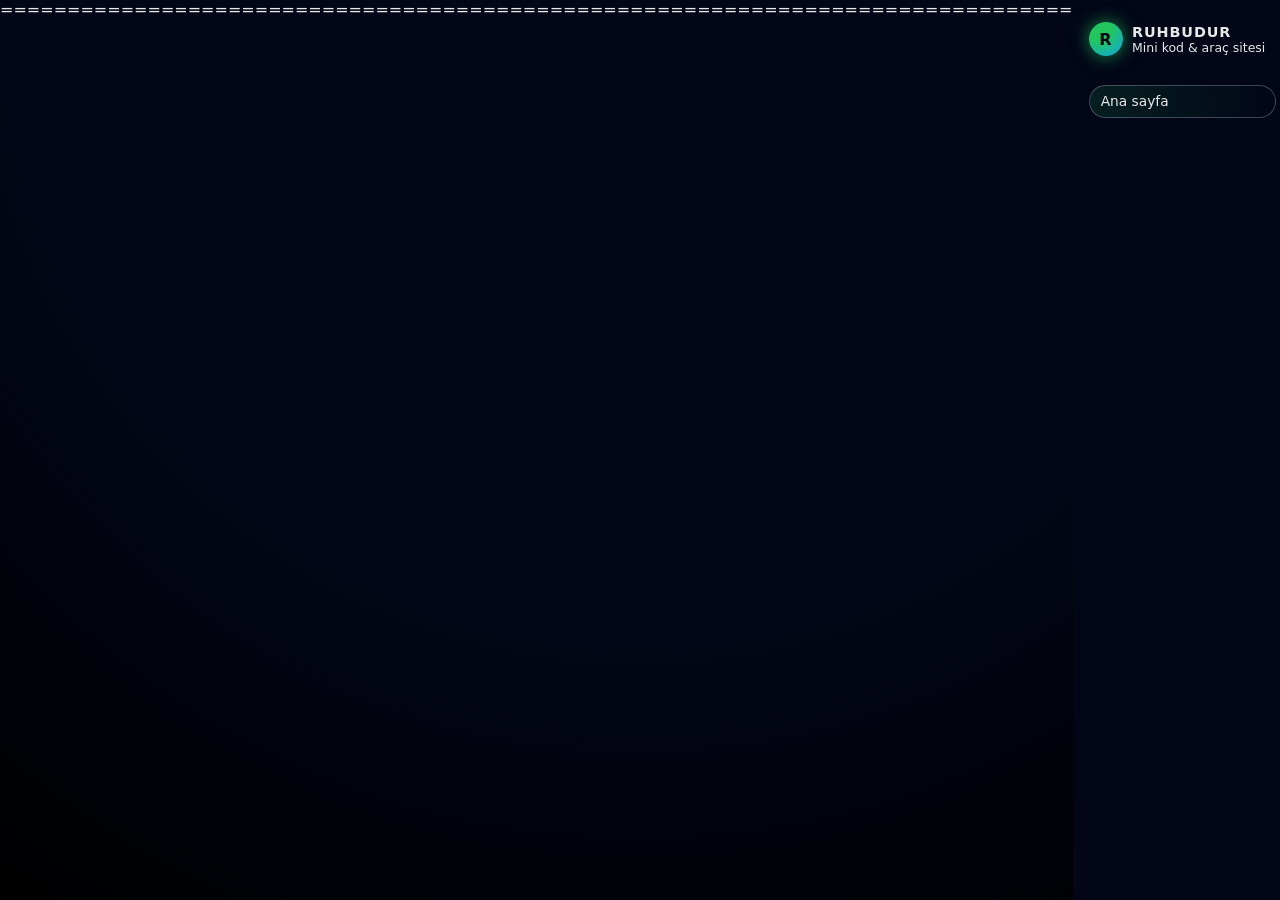
==== index.html @ 1d18bb3f "Siteyi normal moda döndür" ====
================================================================================

<!DOCTYPE html>
<html lang="tr">
<head>
  <meta charset="UTF-8" />
  <title>RUHBUDUR · Mini Kod & Araç Sitesi</title>
  <meta name="viewport" content="width=device-width, initial-scale=1.0" />
  <link rel="stylesheet" href="style.css" />
  <link rel="icon" href="/favicon.ico" />
</head>
<body>
  <div class="layout">
    <aside class="sidebar">
      <div>
        <div class="logo-block">
          <div class="logo-circle">R</div>
          <div class="logo-text">
            <span>RUHBUDUR</span>
            <span>Mini kod & araç sitesi</span>
          </div>
        </div>
        <nav class="nav">
          <a href="index.html" class="active">Ana sayfa</a>
          <a href="
---- style.css ----
* Genel tema */
:root {
  --bg: #020617;
  --bg-soft: #020617;
  --panel: #020617;
  --panel-soft: #020617;/
  --border: #1f2937;
  --accent: #22c55e;
  --accent2: #38bdf8;
  --accent3: #eab308;
  --text: #e5e7eb;
  --muted: #9ca3af;
}

* {
  box-sizing: border-box;
  margin: 0;
  padding: 0;
}

body {
  font-family: system-ui, -apple-system, BlinkMacSystemFont, "Segoe UI", sans-serif;
  background: radial-gradient(circle at top, #020617, #020617 55%, #000 100%);
  color: var(--text);
  min-height: 100vh;
  display: flex;
}

a {
  color: inherit;
  text-decoration: none;
}

.layout {
  display: flex;
  width: 100%;
  max-width: 1320px;
  margin: 0 auto;
}

/* Sol menü */
.sidebar {
  width: 220px;
  min-height: 100vh;
  padding: 1.4rem 1rem 1.6rem;
  background: radial-gradient(circle at top left, #020617, #020617 55%, #020617);
  border-right: 1px solid #111827;
}

.logo-block {
  display: flex;
  align-items: center;
  gap: 0.6rem;
  margin-bottom: 1.8rem;
}

.logo-circle {
  width: 34px;
  height: 34px;
  border-radius: 999px;
  background: radial-gradient(circle at 30% 20%, #22c55e, #22c55e 35%, #0ea5e9);
  display: flex;
  align-items: center;
  justify-content: center;
  font-weight: 800;
  color: #020617;
  box-shadow: 0 0 18px rgba(34,197,94,.7);
}

.logo-text {
  display: flex;
  flex-direction: column;
}

.logo-text span:first-child {
  font-weight: 700;
  letter-spacing: .06em;
  font-size: .9rem;
}

.logo-text span:last-child {
  font-size: .78rem;
  color: var(--muted);
}

.nav {
  display: flex;
  flex-direction: column;
  gap: .2rem;
  margin-bottom: 2rem;
}

.nav a {
  font-size: .86rem;
  padding: .45rem .7rem;
  border-radius: 999px;
  color: var(--muted);
  border: 1px solid transparent;
}

.nav a.active {
  background: radial-gradient(circle at left, #22c55e22, #020617);
  border-color: rgba(148,163,184,.4);
  color: var(--accent2);
}

.nav a:hover {
  border-color: rgba(148,163,184,.4);
}

.sidebar-footer {
  margin-top: auto;
  font-size: .78rem;
  color: var(--muted);
}

.sidebar-footer a {
  color: var(--accent2);
}

/* İçerik alanı */
.content {
  flex: 1;
  padding: 1.8rem 2rem 2.6rem;
}

@media (max-width: 900px) {
  body { display: block; }
  .layout { display: block; }
  .sidebar {
    width: 100%;
    display: flex;
    align-items: center;
    justify-content: space-between;
    border-right: none;
    border-bottom: 1px solid #111827;
  }
  .nav {
    flex-direction: row;
    flex-wrap: wrap;
    justify-content: flex-end;
  }
  .content {
    padding: 1.4rem 1.4rem 2.6rem;
  }
}

h1 {
  font-size: clamp(1.6rem, 2.4vw, 2.1rem);
  margin-bottom: .6rem;
}

h2 {
  font-size: 1.2rem;
  margin-bottom: .5rem;
}

h3 {
  font-size: 1rem;
  margin-bottom: .4rem;
}

p {
  font-size: .9rem;
  color: var(--muted);
}

.section {
  margin-bottom: 2rem;
}

.pill-row {
  display: flex;
  flex-wrap: wrap;
  gap: .4rem;
  margin: .6rem 0 1rem;
}

.pill {
  font-size: .78rem;
  padding: .2rem .65rem;
  border-radius: 999px;
  border: 1px solid rgba(148,163,184,.45);
  color: var(--muted);
  cursor: pointer;
}

.pill.active {
  border-color: var(--accent);
  color: var(--accent);
  background: rgba(34,197,94,.08);
}

.cards {
  display: grid;
  grid-template-columns: repeat(auto-fit,minmax(220px,1fr));
  gap: 1rem;
}

.card {
  background: #020617;
  border-radius: 16px;
  padding: 1rem 1.1rem 1.2rem;
  border: 1px solid rgba(31,41,55,.9);
  box-shadow: 0 16px 36px rgba(0,0,0,.9);
}

.card p {
  font-size: .82rem;
}

.badge {
  display: inline-flex;
  align-items: center;
  padding: .2rem .55rem;
  border-radius: 999px;
  font-size: .75rem;
  border: 1px solid rgba(148,163,184,.4);
  color: var(--muted);
}

.badge.green { border-color: var(--accent); color: var(--accent); }
.badge.blue  { border-color: var(--accent2); color: var(--accent2); }
.badge.yellow{ border-color: var(--accent3); color: var(--accent3); }

pre {
  background: #020617;
  border-radius: 12px;
  padding: .8rem 1rem;
  font-size: .8rem;
  overflow-x: auto;
  border: 1px solid rgba(55,65,81,.9);
  margin-bottom: .6rem;
}

code {
  font-family: ui-monospace, SFMono-Regular, Menlo, Monaco, Consolas, "Liberation Mono", "Courier New", monospace;
}

.snippet {
  margin-bottom: 1.4rem;
}

.snippet-header {
  display:flex;
  justify-content:space-between;
  align-items:center;
  margin-bottom:.3rem;
  font-size:.85rem;
}

.snippet-header small {
  color: var(--muted);
}

.btn-copy {
  font-size:.74rem;
  padding:.25rem .6rem;
  border-radius:999px;
  border:1px solid rgba(148,163,184,.5);
  background:transparent;
  color:var(--muted);
  cursor:pointer;
}

.btn-copy:hover {
  border-color:var(--accent2);
  color:var(--accent2);
}

.tool-grid {
  display:grid;
  grid-template-columns: repeat(auto-fit,minmax(230px,1fr));
  gap:1rem;
}

.tool-card {
  background:#020617;
  border-radius:14px;
  padding:.9rem 1rem 1.1rem;
  border:1px solid rgba(55,65,81,.9);
  font-size:.85rem;
}

.tool-card h3 {
  margin-bottom:.35rem;
}

.tool-card label {
  display:block;
  margin-top:.35rem;
  margin-bottom:.15rem;
}

.tool-card input,
.tool-card select {
  width:100%;
  background:#020617;
  color:var(--text);
  border-radius:8px;
  border:1px solid rgba(75,85,99,.9);
  padding:.3rem .4rem;
  font-size:.82rem;
  margin-bottom:.3rem;
}

.btn-small {
  margin-top:.1rem;
  padding:.35rem .75rem;
  border-radius:999px;
  border:none;
  background:linear-gradient(135deg,var(--accent),var(--accent2));
  color:#020617;
  font-size:.78rem;
  cursor:pointer;
}

.tool-output {
  margin-top:.35rem;
  font-size:.86rem;
  color:var(--accent);
  min-height:1.1rem;
  word-break:break-word;
}

.idea {
  margin-bottom:.55rem;
  font-size:.86rem;
}

.idea span {
  font-size:.8rem;
  color:var(--muted);
}

.tagline {
  font-size:.84rem;
  color:var(--muted);
  margin-bottom:1rem;
}

.mt-small { margin-top:.6rem; }

footer {
  margin-top:2.4rem;
  font-size:.78rem;
  color:var(--muted);
}

/* ========== YAZI RENKLERİ – Koyu arka plan için açık metin ========== */

body,
p, span, label, li,
.sidebar a, nav a, a {
  color: #e8e8e8 !important;
}

h1, h2, h3, h4, h5, h6,
.baslik, .title {
  color: #b8e0ff !important;
}

input, select, textarea, button {
  color: #e8e8e8 !important;
  background-color: #2a2a3a !important;
  border-color: #555 !important;
}

input::placeholder,
textarea::placeholder {
  color: #999 !important;
}

.sidebar, .nav, aside {
  color: #e8e8e8 !important;
}

.sidebar a:hover, nav a:hover {
  color: #7dd3fc !important;
}

.content {
  max-width: 720px;
}

.content p,
.content .tagline,
.content li,
.content .idea,
.content .snippet-header small {
  line-height: 1.72;
  margin-bottom: 0.85rem;
}

.content p:last-child,
.content li:last-child {
  margin-bottom: 0;
}

.content ul {
  padding-left: 1.35rem;
}

.content li {
  margin-bottom: 0.35rem;
}

.content h1 {
  line-height: 1.3;
  margin-bottom: 0.5rem;
}

.content h2 {
  line-height: 1.35;
  margin-bottom: 0.5rem;
  margin-top: 1.5rem;
}

.content h2:first-of-type {
  margin-top: 0;
}

.content p,
.content .tagline,
.content li {
  color: #d8dce0 !important;
}

.content h1,
.content h2,
.content h3 {
  color: #c8e0f0 !important;
}

.content pre {
  line-height: 1.5;
}
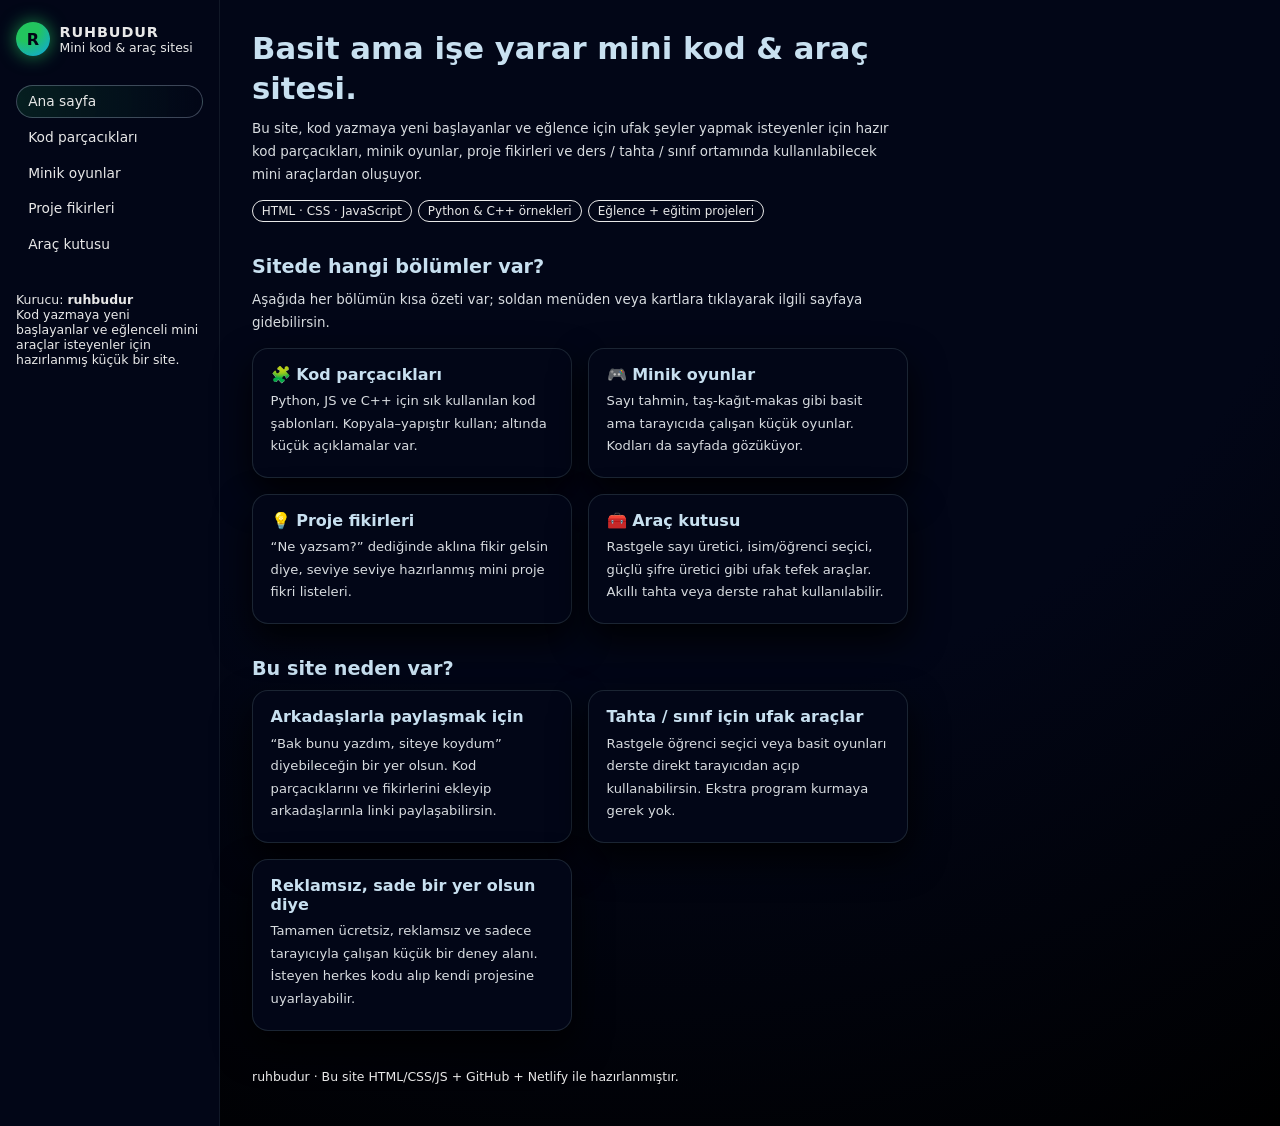
==== commit 14ff0784: "Siteyi normal moda döndür" ====
--- a/index.html
+++ b/index.html
@@ -1,5 +1,3 @@
-================================================================================
-
 <!DOCTYPE html>
 <html lang="tr">
 <head>
@@ -22,4 +20,110 @@
         </div>
         <nav class="nav">
           <a href="index.html" class="active">Ana sayfa</a>
-          <a href="+          <a href="kod-parcaciklari.html">Kod parçacıkları</a>
+          <a href="minik-oyunlar.html">Minik oyunlar</a>
+          <a href="proje-fikirleri.html">Proje fikirleri</a>
+          <a href="arac-kutusu.html">Araç kutusu</a>
+        </nav>
+      </div>
+      <div class="sidebar-footer">
+        Kurucu: <strong>ruhbudur</strong><br />
+        Kod yazmaya yeni başlayanlar ve eğlenceli
+        mini araçlar isteyenler için hazırlanmış küçük bir site.
+      </div>
+    </aside>
+
+    <main class="content">
+      <section class="section">
+        <h1>Basit ama işe yarar mini kod & araç sitesi.</h1>
+        <p class="tagline">
+          Bu site, kod yazmaya yeni başlayanlar ve eğlence için ufak şeyler
+          yapmak isteyenler için hazır kod parçacıkları, minik oyunlar,
+          proje fikirleri ve ders / tahta / sınıf ortamında kullanılabilecek
+          mini araçlardan oluşuyor.
+        </p>
+
+        <div class="pill-row">
+          <span class="badge blue">HTML · CSS · JavaScript</span>
+          <span class="badge green">Python &amp; C++ örnekleri</span>
+          <span class="badge yellow">Eğlence + eğitim projeleri</span>
+        </div>
+      </section>
+
+      <section class="section">
+        <h2>Sitede hangi bölümler var?</h2>
+        <p class="tagline">
+          Aşağıda her bölümün kısa özeti var; soldan menüden veya kartlara
+          tıklayarak ilgili sayfaya gidebilirsin.
+        </p>
+        <div class="cards">
+          <article class="card">
+            <h3>🧩 Kod parçacıkları</h3>
+            <p>
+              Python, JS ve C++ için sık kullanılan kod şablonları.
+              Kopyala–yapıştır kullan; altında küçük açıklamalar var.
+            </p>
+          </article>
+          <article class="card">
+            <h3>🎮 Minik oyunlar</h3>
+            <p>
+              Sayı tahmin, taş-kağıt-makas gibi basit ama tarayıcıda çalışan
+              küçük oyunlar. Kodları da sayfada gözüküyor.
+            </p>
+          </article>
+          <article class="card">
+            <h3>💡 Proje fikirleri</h3>
+            <p>
+              “Ne yazsam?” dediğinde aklına fikir gelsin diye,
+              seviye seviye hazırlanmış mini proje fikri listeleri.
+            </p>
+          </article>
+          <article class="card">
+            <h3>🧰 Araç kutusu</h3>
+            <p>
+              Rastgele sayı üretici, isim/öğrenci seçici, güçlü şifre
+              üretici gibi ufak tefek araçlar. Akıllı tahta veya derste
+              rahat kullanılabilir.
+            </p>
+          </article>
+        </div>
+      </section>
+
+      <section class="section">
+        <h2>Bu site neden var?</h2>
+        <div class="cards">
+          <article class="card">
+            <h3>Arkadaşlarla paylaşmak için</h3>
+            <p>
+              “Bak bunu yazdım, siteye koydum” diyebileceğin bir yer olsun.
+              Kod parçacıklarını ve fikirlerini ekleyip arkadaşlarınla
+              linki paylaşabilirsin.
+            </p>
+          </article>
+          <article class="card">
+            <h3>Tahta / sınıf için ufak araçlar</h3>
+            <p>
+              Rastgele öğrenci seçici veya basit oyunları derste
+              direkt tarayıcıdan açıp kullanabilirsin. Ekstra program
+              kurmaya gerek yok.
+            </p>
+          </article>
+          <article class="card">
+            <h3>Reklamsız, sade bir yer olsun diye</h3>
+            <p>
+              Tamamen ücretsiz, reklamsız ve sadece tarayıcıyla çalışan
+              küçük bir deney alanı. İsteyen herkes kodu alıp kendi
+              projesine uyarlayabilir.
+            </p>
+          </article>
+        </div>
+      </section>
+
+      <footer>
+        ruhbudur · Bu site HTML/CSS/JS + GitHub + Netlify ile hazırlanmıştır.
+      </footer>
+    </main>
+  </div>
+  <script src="script-common.js" type="module"></script>
+</body>
+</html>
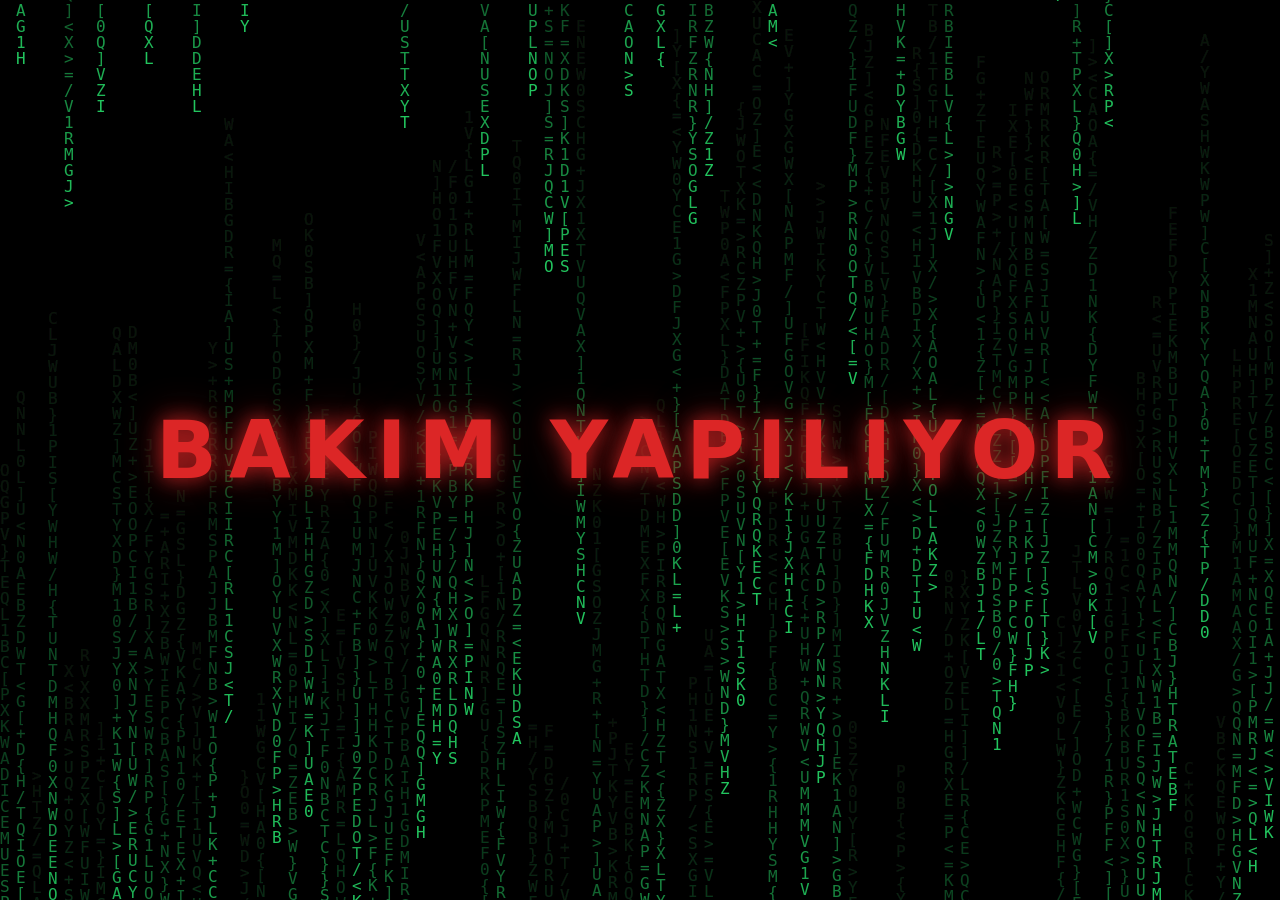
==== commit 948d6b23: "Siteyi BAKIM moduna al" ====
--- a/index.html
+++ b/index.html
@@ -2,128 +2,55 @@
 <html lang="tr">
 <head>
   <meta charset="UTF-8" />
-  <title>RUHBUDUR · Mini Kod & Araç Sitesi</title>
   <meta name="viewport" content="width=device-width, initial-scale=1.0" />
-  <link rel="stylesheet" href="style.css" />
-  <link rel="icon" href="/favicon.ico" />
+  <title>Bakımda</title>
+  <style>
+    * { margin: 0; padding: 0; box-sizing: border-box; }
+    html, body { width: 100%; height: 100%; overflow: hidden; background: #000; }
+    #canvas { position: fixed; top: 0; left: 0; width: 100%; height: 100%; z-index: 0; }
+    .overlay {
+      position: fixed; top: 0; left: 0; width: 100%; height: 100%;
+      z-index: 1;
+      display: flex; flex-direction: column; align-items: center; justify-content: center;
+      text-align: center; pointer-events: none;
+    }
+    .overlay h1 {
+      font-family: system-ui, sans-serif;
+      font-size: clamp(2.5rem, 8vw, 5rem);
+      font-weight: 800;
+      color: #dc2626;
+      text-shadow: 0 0 20px rgba(220,38,38,0.8), 0 0 40px rgba(220,38,38,0.5);
+      letter-spacing: 0.15em;
+    }
+  </style>
 </head>
 <body>
-  <div class="layout">
-    <aside class="sidebar">
-      <div>
-        <div class="logo-block">
-          <div class="logo-circle">R</div>
-          <div class="logo-text">
-            <span>RUHBUDUR</span>
-            <span>Mini kod & araç sitesi</span>
-          </div>
-        </div>
-        <nav class="nav">
-          <a href="index.html" class="active">Ana sayfa</a>
-          <a href="kod-parcaciklari.html">Kod parçacıkları</a>
-          <a href="minik-oyunlar.html">Minik oyunlar</a>
-          <a href="proje-fikirleri.html">Proje fikirleri</a>
-          <a href="arac-kutusu.html">Araç kutusu</a>
-        </nav>
-      </div>
-      <div class="sidebar-footer">
-        Kurucu: <strong>ruhbudur</strong><br />
-        Kod yazmaya yeni başlayanlar ve eğlenceli
-        mini araçlar isteyenler için hazırlanmış küçük bir site.
-      </div>
-    </aside>
-
-    <main class="content">
-      <section class="section">
-        <h1>Basit ama işe yarar mini kod & araç sitesi.</h1>
-        <p class="tagline">
-          Bu site, kod yazmaya yeni başlayanlar ve eğlence için ufak şeyler
-          yapmak isteyenler için hazır kod parçacıkları, minik oyunlar,
-          proje fikirleri ve ders / tahta / sınıf ortamında kullanılabilecek
-          mini araçlardan oluşuyor.
-        </p>
-
-        <div class="pill-row">
-          <span class="badge blue">HTML · CSS · JavaScript</span>
-          <span class="badge green">Python &amp; C++ örnekleri</span>
-          <span class="badge yellow">Eğlence + eğitim projeleri</span>
-        </div>
-      </section>
-
-      <section class="section">
-        <h2>Sitede hangi bölümler var?</h2>
-        <p class="tagline">
-          Aşağıda her bölümün kısa özeti var; soldan menüden veya kartlara
-          tıklayarak ilgili sayfaya gidebilirsin.
-        </p>
-        <div class="cards">
-          <article class="card">
-            <h3>🧩 Kod parçacıkları</h3>
-            <p>
-              Python, JS ve C++ için sık kullanılan kod şablonları.
-              Kopyala–yapıştır kullan; altında küçük açıklamalar var.
-            </p>
-          </article>
-          <article class="card">
-            <h3>🎮 Minik oyunlar</h3>
-            <p>
-              Sayı tahmin, taş-kağıt-makas gibi basit ama tarayıcıda çalışan
-              küçük oyunlar. Kodları da sayfada gözüküyor.
-            </p>
-          </article>
-          <article class="card">
-            <h3>💡 Proje fikirleri</h3>
-            <p>
-              “Ne yazsam?” dediğinde aklına fikir gelsin diye,
-              seviye seviye hazırlanmış mini proje fikri listeleri.
-            </p>
-          </article>
-          <article class="card">
-            <h3>🧰 Araç kutusu</h3>
-            <p>
-              Rastgele sayı üretici, isim/öğrenci seçici, güçlü şifre
-              üretici gibi ufak tefek araçlar. Akıllı tahta veya derste
-              rahat kullanılabilir.
-            </p>
-          </article>
-        </div>
-      </section>
-
-      <section class="section">
-        <h2>Bu site neden var?</h2>
-        <div class="cards">
-          <article class="card">
-            <h3>Arkadaşlarla paylaşmak için</h3>
-            <p>
-              “Bak bunu yazdım, siteye koydum” diyebileceğin bir yer olsun.
-              Kod parçacıklarını ve fikirlerini ekleyip arkadaşlarınla
-              linki paylaşabilirsin.
-            </p>
-          </article>
-          <article class="card">
-            <h3>Tahta / sınıf için ufak araçlar</h3>
-            <p>
-              Rastgele öğrenci seçici veya basit oyunları derste
-              direkt tarayıcıdan açıp kullanabilirsin. Ekstra program
-              kurmaya gerek yok.
-            </p>
-          </article>
-          <article class="card">
-            <h3>Reklamsız, sade bir yer olsun diye</h3>
-            <p>
-              Tamamen ücretsiz, reklamsız ve sadece tarayıcıyla çalışan
-              küçük bir deney alanı. İsteyen herkes kodu alıp kendi
-              projesine uyarlayabilir.
-            </p>
-          </article>
-        </div>
-      </section>
-
-      <footer>
-        ruhbudur · Bu site HTML/CSS/JS + GitHub + Netlify ile hazırlanmıştır.
-      </footer>
-    </main>
-  </div>
-  <script src="script-common.js" type="module"></script>
+  <canvas id="canvas"></canvas>
+  <div class="overlay"><h1>BAKIM YAPILIYOR</h1></div>
+  <script>
+    var c = document.getElementById("canvas");
+    var ctx = c.getContext("2d");
+    function resize() { c.width = window.innerWidth; c.height = window.innerHeight; }
+    window.onresize = resize;
+    resize();
+    var chars = "01ABCDEFGHIJKLMNOPQRSTUVWXYZ<>/{}[]=+";
+    var f = 16;
+    var cols = Math.floor(c.width / f);
+    var drops = [];
+    for (var i = 0; i < cols; i++) drops[i] = Math.random() * 50;
+    function draw() {
+      ctx.fillStyle = "rgba(0,0,0,0.06)";
+      ctx.fillRect(0, 0, c.width, c.height);
+      ctx.fillStyle = "#22c55e";
+      ctx.font = f + "px monospace";
+      for (var i = 0; i < drops.length; i++) {
+        var t = chars[Math.floor(Math.random() * chars.length)];
+        ctx.fillText(t, i * f, drops[i] * f);
+        if (drops[i] * f > c.height && Math.random() > 0.97) drops[i] = 0;
+        else drops[i]++;
+      }
+    }
+    setInterval(draw, 45);
+  </script>
 </body>
 </html>
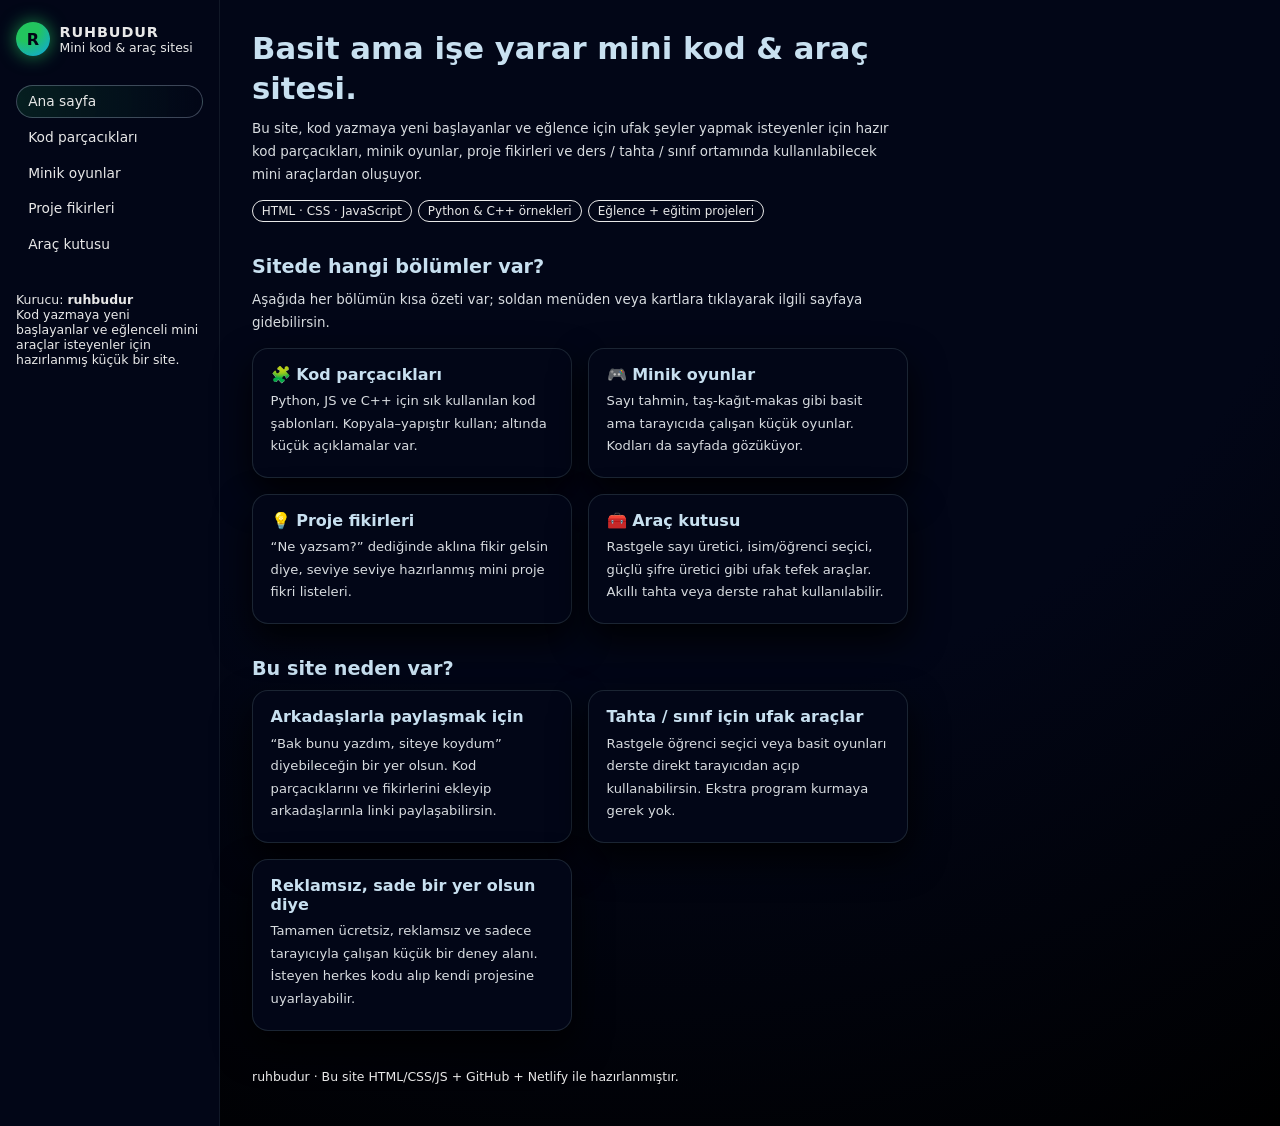
==== commit 90c99475: "Siteyi normal moda döndür" ====
--- a/index.html
+++ b/index.html
@@ -2,55 +2,128 @@
 <html lang="tr">
 <head>
   <meta charset="UTF-8" />
+  <title>RUHBUDUR · Mini Kod & Araç Sitesi</title>
   <meta name="viewport" content="width=device-width, initial-scale=1.0" />
-  <title>Bakımda</title>
-  <style>
-    * { margin: 0; padding: 0; box-sizing: border-box; }
-    html, body { width: 100%; height: 100%; overflow: hidden; background: #000; }
-    #canvas { position: fixed; top: 0; left: 0; width: 100%; height: 100%; z-index: 0; }
-    .overlay {
-      position: fixed; top: 0; left: 0; width: 100%; height: 100%;
-      z-index: 1;
-      display: flex; flex-direction: column; align-items: center; justify-content: center;
-      text-align: center; pointer-events: none;
-    }
-    .overlay h1 {
-      font-family: system-ui, sans-serif;
-      font-size: clamp(2.5rem, 8vw, 5rem);
-      font-weight: 800;
-      color: #dc2626;
-      text-shadow: 0 0 20px rgba(220,38,38,0.8), 0 0 40px rgba(220,38,38,0.5);
-      letter-spacing: 0.15em;
-    }
-  </style>
+  <link rel="stylesheet" href="style.css" />
+  <link rel="icon" href="/favicon.ico" />
 </head>
 <body>
-  <canvas id="canvas"></canvas>
-  <div class="overlay"><h1>BAKIM YAPILIYOR</h1></div>
-  <script>
-    var c = document.getElementById("canvas");
-    var ctx = c.getContext("2d");
-    function resize() { c.width = window.innerWidth; c.height = window.innerHeight; }
-    window.onresize = resize;
-    resize();
-    var chars = "01ABCDEFGHIJKLMNOPQRSTUVWXYZ<>/{}[]=+";
-    var f = 16;
-    var cols = Math.floor(c.width / f);
-    var drops = [];
-    for (var i = 0; i < cols; i++) drops[i] = Math.random() * 50;
-    function draw() {
-      ctx.fillStyle = "rgba(0,0,0,0.06)";
-      ctx.fillRect(0, 0, c.width, c.height);
-      ctx.fillStyle = "#22c55e";
-      ctx.font = f + "px monospace";
-      for (var i = 0; i < drops.length; i++) {
-        var t = chars[Math.floor(Math.random() * chars.length)];
-        ctx.fillText(t, i * f, drops[i] * f);
-        if (drops[i] * f > c.height && Math.random() > 0.97) drops[i] = 0;
-        else drops[i]++;
-      }
-    }
-    setInterval(draw, 45);
-  </script>
+  <div class="layout">
+    <aside class="sidebar">
+      <div>
+        <div class="logo-block">
+          <div class="logo-circle">R</div>
+          <div class="logo-text">
+            <span>RUHBUDUR</span>
+            <span>Mini kod & araç sitesi</span>
+          </div>
+        </div>
+        <nav class="nav">
+          <a href="index.html" class="active">Ana sayfa</a>
+          <a href="kod-parcaciklari.html">Kod parçacıkları</a>
+          <a href="minik-oyunlar.html">Minik oyunlar</a>
+          <a href="proje-fikirleri.html">Proje fikirleri</a>
+          <a href="arac-kutusu.html">Araç kutusu</a>
+        </nav>
+      </div>
+      <div class="sidebar-footer">
+        Kurucu: <strong>ruhbudur</strong><br />
+        Kod yazmaya yeni başlayanlar ve eğlenceli
+        mini araçlar isteyenler için hazırlanmış küçük bir site.
+      </div>
+    </aside>
+
+    <main class="content">
+      <section class="section">
+        <h1>Basit ama işe yarar mini kod & araç sitesi.</h1>
+        <p class="tagline">
+          Bu site, kod yazmaya yeni başlayanlar ve eğlence için ufak şeyler
+          yapmak isteyenler için hazır kod parçacıkları, minik oyunlar,
+          proje fikirleri ve ders / tahta / sınıf ortamında kullanılabilecek
+          mini araçlardan oluşuyor.
+        </p>
+
+        <div class="pill-row">
+          <span class="badge blue">HTML · CSS · JavaScript</span>
+          <span class="badge green">Python &amp; C++ örnekleri</span>
+          <span class="badge yellow">Eğlence + eğitim projeleri</span>
+        </div>
+      </section>
+
+      <section class="section">
+        <h2>Sitede hangi bölümler var?</h2>
+        <p class="tagline">
+          Aşağıda her bölümün kısa özeti var; soldan menüden veya kartlara
+          tıklayarak ilgili sayfaya gidebilirsin.
+        </p>
+        <div class="cards">
+          <article class="card">
+            <h3>🧩 Kod parçacıkları</h3>
+            <p>
+              Python, JS ve C++ için sık kullanılan kod şablonları.
+              Kopyala–yapıştır kullan; altında küçük açıklamalar var.
+            </p>
+          </article>
+          <article class="card">
+            <h3>🎮 Minik oyunlar</h3>
+            <p>
+              Sayı tahmin, taş-kağıt-makas gibi basit ama tarayıcıda çalışan
+              küçük oyunlar. Kodları da sayfada gözüküyor.
+            </p>
+          </article>
+          <article class="card">
+            <h3>💡 Proje fikirleri</h3>
+            <p>
+              “Ne yazsam?” dediğinde aklına fikir gelsin diye,
+              seviye seviye hazırlanmış mini proje fikri listeleri.
+            </p>
+          </article>
+          <article class="card">
+            <h3>🧰 Araç kutusu</h3>
+            <p>
+              Rastgele sayı üretici, isim/öğrenci seçici, güçlü şifre
+              üretici gibi ufak tefek araçlar. Akıllı tahta veya derste
+              rahat kullanılabilir.
+            </p>
+          </article>
+        </div>
+      </section>
+
+      <section class="section">
+        <h2>Bu site neden var?</h2>
+        <div class="cards">
+          <article class="card">
+            <h3>Arkadaşlarla paylaşmak için</h3>
+            <p>
+              “Bak bunu yazdım, siteye koydum” diyebileceğin bir yer olsun.
+              Kod parçacıklarını ve fikirlerini ekleyip arkadaşlarınla
+              linki paylaşabilirsin.
+            </p>
+          </article>
+          <article class="card">
+            <h3>Tahta / sınıf için ufak araçlar</h3>
+            <p>
+              Rastgele öğrenci seçici veya basit oyunları derste
+              direkt tarayıcıdan açıp kullanabilirsin. Ekstra program
+              kurmaya gerek yok.
+            </p>
+          </article>
+          <article class="card">
+            <h3>Reklamsız, sade bir yer olsun diye</h3>
+            <p>
+              Tamamen ücretsiz, reklamsız ve sadece tarayıcıyla çalışan
+              küçük bir deney alanı. İsteyen herkes kodu alıp kendi
+              projesine uyarlayabilir.
+            </p>
+          </article>
+        </div>
+      </section>
+
+      <footer>
+        ruhbudur · Bu site HTML/CSS/JS + GitHub + Netlify ile hazırlanmıştır.
+      </footer>
+    </main>
+  </div>
+  <script src="script-common.js" type="module"></script>
 </body>
 </html>
--- a/style.css
+++ b/style.css
@@ -0,0 +1,437 @@
+* Genel tema */
+:root {
+  --bg: #020617;
+  --bg-soft: #020617;
+  --panel: #020617;
+  --panel-soft: #020617;/
+  --border: #1f2937;
+  --accent: #22c55e;
+  --accent2: #38bdf8;
+  --accent3: #eab308;
+  --text: #e5e7eb;
+  --muted: #9ca3af;
+}
+
+* {
+  box-sizing: border-box;
+  margin: 0;
+  padding: 0;
+}
+
+body {
+  font-family: system-ui, -apple-system, BlinkMacSystemFont, "Segoe UI", sans-serif;
+  background: radial-gradient(circle at top, #020617, #020617 55%, #000 100%);
+  color: var(--text);
+  min-height: 100vh;
+  display: flex;
+}
+
+a {
+  color: inherit;
+  text-decoration: none;
+}
+
+.layout {
+  display: flex;
+  width: 100%;
+  max-width: 1320px;
+  margin: 0 auto;
+}
+
+/* Sol menü */
+.sidebar {
+  width: 220px;
+  min-height: 100vh;
+  padding: 1.4rem 1rem 1.6rem;
+  background: radial-gradient(circle at top left, #020617, #020617 55%, #020617);
+  border-right: 1px solid #111827;
+}
+
+.logo-block {
+  display: flex;
+  align-items: center;
+  gap: 0.6rem;
+  margin-bottom: 1.8rem;
+}
+
+.logo-circle {
+  width: 34px;
+  height: 34px;
+  border-radius: 999px;
+  background: radial-gradient(circle at 30% 20%, #22c55e, #22c55e 35%, #0ea5e9);
+  display: flex;
+  align-items: center;
+  justify-content: center;
+  font-weight: 800;
+  color: #020617;
+  box-shadow: 0 0 18px rgba(34,197,94,.7);
+}
+
+.logo-text {
+  display: flex;
+  flex-direction: column;
+}
+
+.logo-text span:first-child {
+  font-weight: 700;
+  letter-spacing: .06em;
+  font-size: .9rem;
+}
+
+.logo-text span:last-child {
+  font-size: .78rem;
+  color: var(--muted);
+}
+
+.nav {
+  display: flex;
+  flex-direction: column;
+  gap: .2rem;
+  margin-bottom: 2rem;
+}
+
+.nav a {
+  font-size: .86rem;
+  padding: .45rem .7rem;
+  border-radius: 999px;
+  color: var(--muted);
+  border: 1px solid transparent;
+}
+
+.nav a.active {
+  background: radial-gradient(circle at left, #22c55e22, #020617);
+  border-color: rgba(148,163,184,.4);
+  color: var(--accent2);
+}
+
+.nav a:hover {
+  border-color: rgba(148,163,184,.4);
+}
+
+.sidebar-footer {
+  margin-top: auto;
+  font-size: .78rem;
+  color: var(--muted);
+}
+
+.sidebar-footer a {
+  color: var(--accent2);
+}
+
+/* İçerik alanı */
+.content {
+  flex: 1;
+  padding: 1.8rem 2rem 2.6rem;
+}
+
+@media (max-width: 900px) {
+  body { display: block; }
+  .layout { display: block; }
+  .sidebar {
+    width: 100%;
+    display: flex;
+    align-items: center;
+    justify-content: space-between;
+    border-right: none;
+    border-bottom: 1px solid #111827;
+  }
+  .nav {
+    flex-direction: row;
+    flex-wrap: wrap;
+    justify-content: flex-end;
+  }
+  .content {
+    padding: 1.4rem 1.4rem 2.6rem;
+  }
+}
+
+h1 {
+  font-size: clamp(1.6rem, 2.4vw, 2.1rem);
+  margin-bottom: .6rem;
+}
+
+h2 {
+  font-size: 1.2rem;
+  margin-bottom: .5rem;
+}
+
+h3 {
+  font-size: 1rem;
+  margin-bottom: .4rem;
+}
+
+p {
+  font-size: .9rem;
+  color: var(--muted);
+}
+
+.section {
+  margin-bottom: 2rem;
+}
+
+.pill-row {
+  display: flex;
+  flex-wrap: wrap;
+  gap: .4rem;
+  margin: .6rem 0 1rem;
+}
+
+.pill {
+  font-size: .78rem;
+  padding: .2rem .65rem;
+  border-radius: 999px;
+  border: 1px solid rgba(148,163,184,.45);
+  color: var(--muted);
+  cursor: pointer;
+}
+
+.pill.active {
+  border-color: var(--accent);
+  color: var(--accent);
+  background: rgba(34,197,94,.08);
+}
+
+.cards {
+  display: grid;
+  grid-template-columns: repeat(auto-fit,minmax(220px,1fr));
+  gap: 1rem;
+}
+
+.card {
+  background: #020617;
+  border-radius: 16px;
+  padding: 1rem 1.1rem 1.2rem;
+  border: 1px solid rgba(31,41,55,.9);
+  box-shadow: 0 16px 36px rgba(0,0,0,.9);
+}
+
+.card p {
+  font-size: .82rem;
+}
+
+.badge {
+  display: inline-flex;
+  align-items: center;
+  padding: .2rem .55rem;
+  border-radius: 999px;
+  font-size: .75rem;
+  border: 1px solid rgba(148,163,184,.4);
+  color: var(--muted);
+}
+
+.badge.green { border-color: var(--accent); color: var(--accent); }
+.badge.blue  { border-color: var(--accent2); color: var(--accent2); }
+.badge.yellow{ border-color: var(--accent3); color: var(--accent3); }
+
+pre {
+  background: #020617;
+  border-radius: 12px;
+  padding: .8rem 1rem;
+  font-size: .8rem;
+  overflow-x: auto;
+  border: 1px solid rgba(55,65,81,.9);
+  margin-bottom: .6rem;
+}
+
+code {
+  font-family: ui-monospace, SFMono-Regular, Menlo, Monaco, Consolas, "Liberation Mono", "Courier New", monospace;
+}
+
+.snippet {
+  margin-bottom: 1.4rem;
+}
+
+.snippet-header {
+  display:flex;
+  justify-content:space-between;
+  align-items:center;
+  margin-bottom:.3rem;
+  font-size:.85rem;
+}
+
+.snippet-header small {
+  color: var(--muted);
+}
+
+.btn-copy {
+  font-size:.74rem;
+  padding:.25rem .6rem;
+  border-radius:999px;
+  border:1px solid rgba(148,163,184,.5);
+  background:transparent;
+  color:var(--muted);
+  cursor:pointer;
+}
+
+.btn-copy:hover {
+  border-color:var(--accent2);
+  color:var(--accent2);
+}
+
+.tool-grid {
+  display:grid;
+  grid-template-columns: repeat(auto-fit,minmax(230px,1fr));
+  gap:1rem;
+}
+
+.tool-card {
+  background:#020617;
+  border-radius:14px;
+  padding:.9rem 1rem 1.1rem;
+  border:1px solid rgba(55,65,81,.9);
+  font-size:.85rem;
+}
+
+.tool-card h3 {
+  margin-bottom:.35rem;
+}
+
+.tool-card label {
+  display:block;
+  margin-top:.35rem;
+  margin-bottom:.15rem;
+}
+
+.tool-card input,
+.tool-card select {
+  width:100%;
+  background:#020617;
+  color:var(--text);
+  border-radius:8px;
+  border:1px solid rgba(75,85,99,.9);
+  padding:.3rem .4rem;
+  font-size:.82rem;
+  margin-bottom:.3rem;
+}
+
+.btn-small {
+  margin-top:.1rem;
+  padding:.35rem .75rem;
+  border-radius:999px;
+  border:none;
+  background:linear-gradient(135deg,var(--accent),var(--accent2));
+  color:#020617;
+  font-size:.78rem;
+  cursor:pointer;
+}
+
+.tool-output {
+  margin-top:.35rem;
+  font-size:.86rem;
+  color:var(--accent);
+  min-height:1.1rem;
+  word-break:break-word;
+}
+
+.idea {
+  margin-bottom:.55rem;
+  font-size:.86rem;
+}
+
+.idea span {
+  font-size:.8rem;
+  color:var(--muted);
+}
+
+.tagline {
+  font-size:.84rem;
+  color:var(--muted);
+  margin-bottom:1rem;
+}
+
+.mt-small { margin-top:.6rem; }
+
+footer {
+  margin-top:2.4rem;
+  font-size:.78rem;
+  color:var(--muted);
+}
+
+/* ========== YAZI RENKLERİ – Koyu arka plan için açık metin ========== */
+
+body,
+p, span, label, li,
+.sidebar a, nav a, a {
+  color: #e8e8e8 !important;
+}
+
+h1, h2, h3, h4, h5, h6,
+.baslik, .title {
+  color: #b8e0ff !important;
+}
+
+input, select, textarea, button {
+  color: #e8e8e8 !important;
+  background-color: #2a2a3a !important;
+  border-color: #555 !important;
+}
+
+input::placeholder,
+textarea::placeholder {
+  color: #999 !important;
+}
+
+.sidebar, .nav, aside {
+  color: #e8e8e8 !important;
+}
+
+.sidebar a:hover, nav a:hover {
+  color: #7dd3fc !important;
+}
+
+.content {
+  max-width: 720px;
+}
+
+.content p,
+.content .tagline,
+.content li,
+.content .idea,
+.content .snippet-header small {
+  line-height: 1.72;
+  margin-bottom: 0.85rem;
+}
+
+.content p:last-child,
+.content li:last-child {
+  margin-bottom: 0;
+}
+
+.content ul {
+  padding-left: 1.35rem;
+}
+
+.content li {
+  margin-bottom: 0.35rem;
+}
+
+.content h1 {
+  line-height: 1.3;
+  margin-bottom: 0.5rem;
+}
+
+.content h2 {
+  line-height: 1.35;
+  margin-bottom: 0.5rem;
+  margin-top: 1.5rem;
+}
+
+.content h2:first-of-type {
+  margin-top: 0;
+}
+
+.content p,
+.content .tagline,
+.content li {
+  color: #d8dce0 !important;
+}
+
+.content h1,
+.content h2,
+.content h3 {
+  color: #c8e0f0 !important;
+}
+
+.content pre {
+  line-height: 1.5;
+}
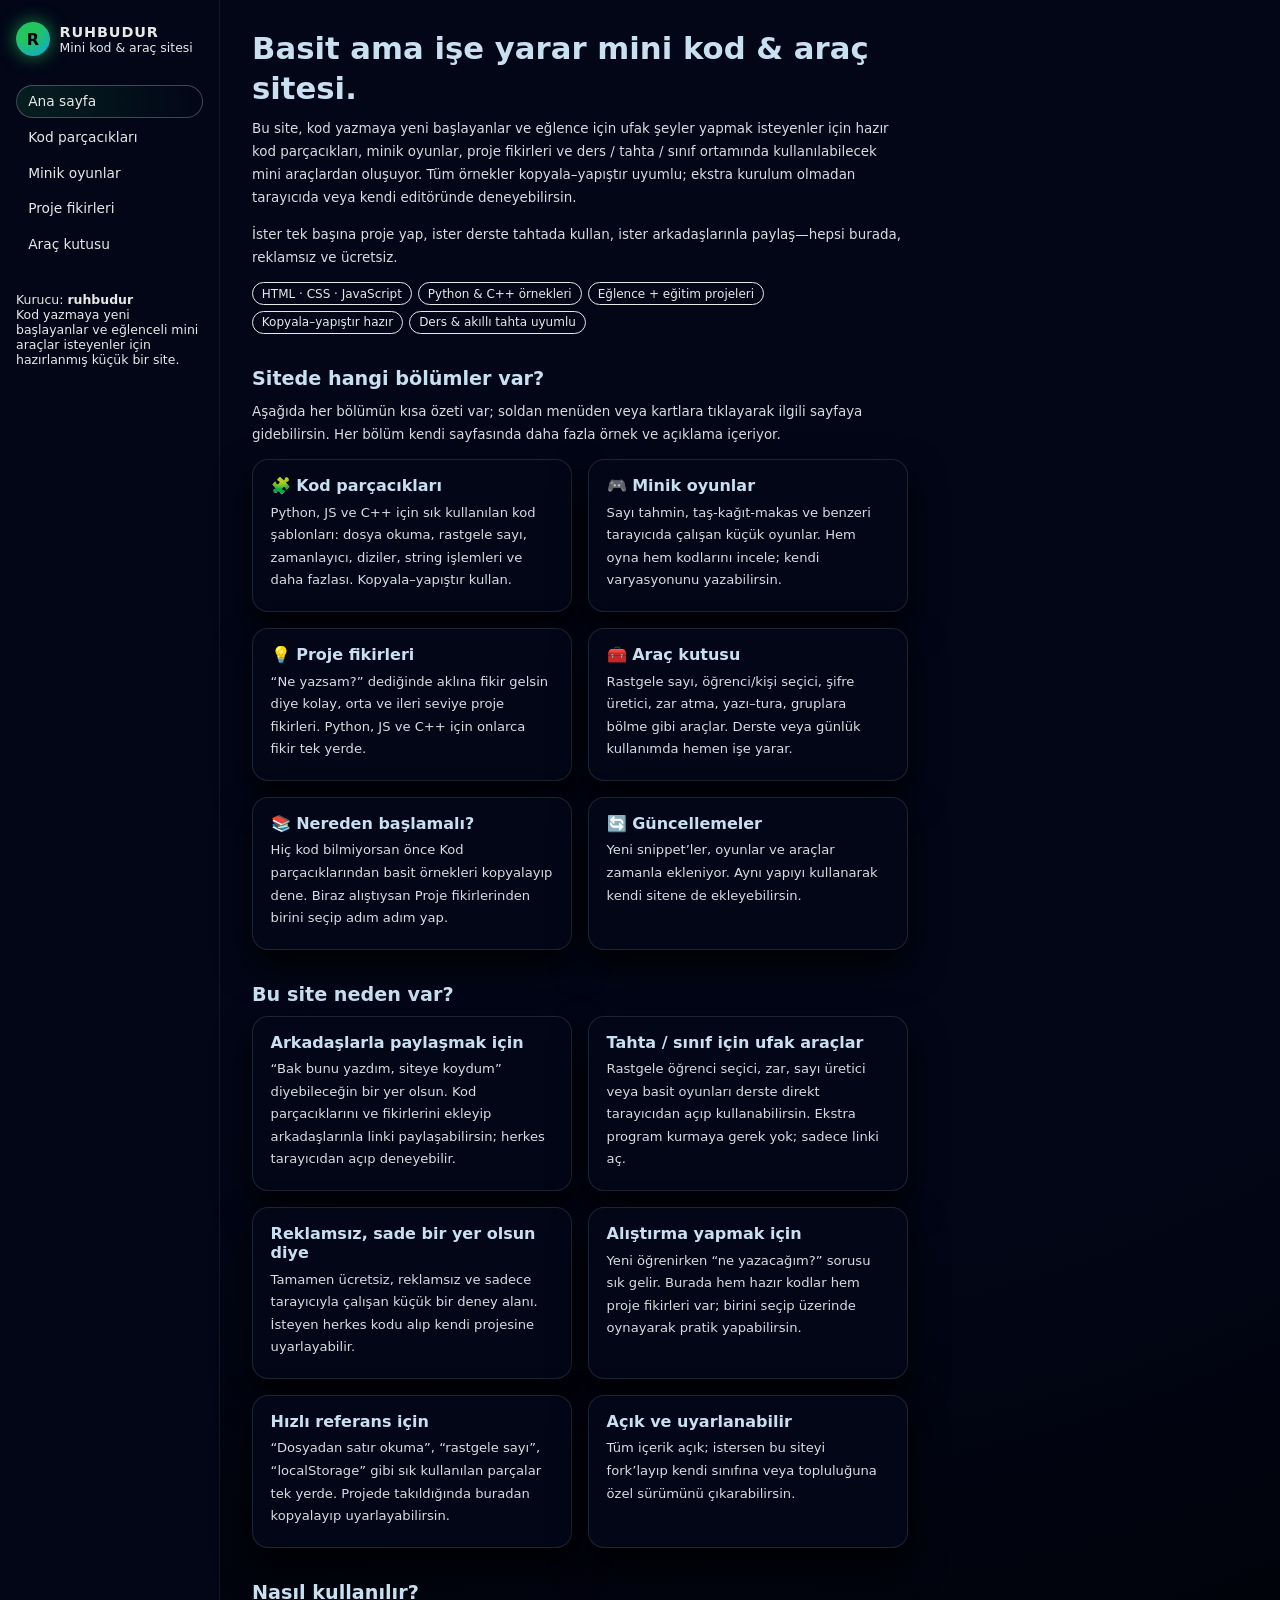
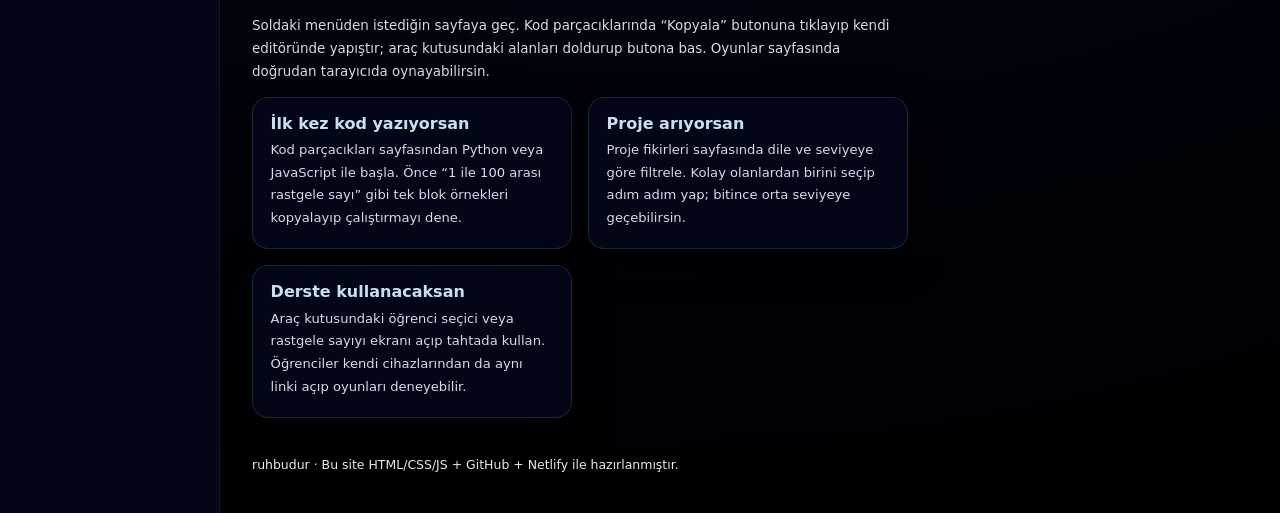
==== commit 35555927: "Update index.html" ====
--- a/index.html
+++ b/index.html
@@ -40,13 +40,20 @@
           Bu site, kod yazmaya yeni başlayanlar ve eğlence için ufak şeyler
           yapmak isteyenler için hazır kod parçacıkları, minik oyunlar,
           proje fikirleri ve ders / tahta / sınıf ortamında kullanılabilecek
-          mini araçlardan oluşuyor.
+          mini araçlardan oluşuyor. Tüm örnekler kopyala–yapıştır uyumlu;
+          ekstra kurulum olmadan tarayıcıda veya kendi editöründe deneyebilirsin.
+        </p>
+        <p class="tagline">
+          İster tek başına proje yap, ister derste tahtada kullan, ister
+          arkadaşlarınla paylaş—hepsi burada, reklamsız ve ücretsiz.
         </p>
 
         <div class="pill-row">
           <span class="badge blue">HTML · CSS · JavaScript</span>
           <span class="badge green">Python &amp; C++ örnekleri</span>
           <span class="badge yellow">Eğlence + eğitim projeleri</span>
+          <span class="badge blue">Kopyala–yapıştır hazır</span>
+          <span class="badge green">Ders &amp; akıllı tahta uyumlu</span>
         </div>
       </section>
 
@@ -54,36 +61,55 @@
         <h2>Sitede hangi bölümler var?</h2>
         <p class="tagline">
           Aşağıda her bölümün kısa özeti var; soldan menüden veya kartlara
-          tıklayarak ilgili sayfaya gidebilirsin.
+          tıklayarak ilgili sayfaya gidebilirsin. Her bölüm kendi sayfasında
+          daha fazla örnek ve açıklama içeriyor.
         </p>
         <div class="cards">
           <article class="card">
             <h3>🧩 Kod parçacıkları</h3>
             <p>
-              Python, JS ve C++ için sık kullanılan kod şablonları.
-              Kopyala–yapıştır kullan; altında küçük açıklamalar var.
+              Python, JS ve C++ için sık kullanılan kod şablonları:
+              dosya okuma, rastgele sayı, zamanlayıcı, diziler, string
+              işlemleri ve daha fazlası. Kopyala–yapıştır kullan.
             </p>
           </article>
           <article class="card">
             <h3>🎮 Minik oyunlar</h3>
             <p>
-              Sayı tahmin, taş-kağıt-makas gibi basit ama tarayıcıda çalışan
-              küçük oyunlar. Kodları da sayfada gözüküyor.
+              Sayı tahmin, taş-kağıt-makas ve benzeri tarayıcıda çalışan
+              küçük oyunlar. Hem oyna hem kodlarını incele; kendi
+              varyasyonunu yazabilirsin.
             </p>
           </article>
           <article class="card">
             <h3>💡 Proje fikirleri</h3>
             <p>
-              “Ne yazsam?” dediğinde aklına fikir gelsin diye,
-              seviye seviye hazırlanmış mini proje fikri listeleri.
+              “Ne yazsam?” dediğinde aklına fikir gelsin diye kolay, orta
+              ve ileri seviye proje fikirleri. Python, JS ve C++ için
+              onlarca fikir tek yerde.
             </p>
           </article>
           <article class="card">
             <h3>🧰 Araç kutusu</h3>
             <p>
-              Rastgele sayı üretici, isim/öğrenci seçici, güçlü şifre
-              üretici gibi ufak tefek araçlar. Akıllı tahta veya derste
-              rahat kullanılabilir.
+              Rastgele sayı, öğrenci/kişi seçici, şifre üretici, zar atma,
+              yazı–tura, gruplara bölme gibi araçlar. Derste veya günlük
+              kullanımda hemen işe yarar.
+            </p>
+          </article>
+          <article class="card">
+            <h3>📚 Nereden başlamalı?</h3>
+            <p>
+              Hiç kod bilmiyorsan önce Kod parçacıklarından basit örnekleri
+              kopyalayıp dene. Biraz alıştıysan Proje fikirlerinden birini
+              seçip adım adım yap.
+            </p>
+          </article>
+          <article class="card">
+            <h3>🔄 Güncellemeler</h3>
+            <p>
+              Yeni snippet’ler, oyunlar ve araçlar zamanla ekleniyor.
+              Aynı yapıyı kullanarak kendi sitene de ekleyebilirsin.
             </p>
           </article>
         </div>
@@ -97,15 +123,15 @@
             <p>
               “Bak bunu yazdım, siteye koydum” diyebileceğin bir yer olsun.
               Kod parçacıklarını ve fikirlerini ekleyip arkadaşlarınla
-              linki paylaşabilirsin.
+              linki paylaşabilirsin; herkes tarayıcıdan açıp deneyebilir.
             </p>
           </article>
           <article class="card">
             <h3>Tahta / sınıf için ufak araçlar</h3>
             <p>
-              Rastgele öğrenci seçici veya basit oyunları derste
-              direkt tarayıcıdan açıp kullanabilirsin. Ekstra program
-              kurmaya gerek yok.
+              Rastgele öğrenci seçici, zar, sayı üretici veya basit oyunları
+              derste direkt tarayıcıdan açıp kullanabilirsin. Ekstra program
+              kurmaya gerek yok; sadece linki aç.
             </p>
           </article>
           <article class="card">
@@ -114,6 +140,65 @@
               Tamamen ücretsiz, reklamsız ve sadece tarayıcıyla çalışan
               küçük bir deney alanı. İsteyen herkes kodu alıp kendi
               projesine uyarlayabilir.
+            </p>
+          </article>
+          <article class="card">
+            <h3>Alıştırma yapmak için</h3>
+            <p>
+              Yeni öğrenirken “ne yazacağım?” sorusu sık gelir. Burada hem
+              hazır kodlar hem proje fikirleri var; birini seçip üzerinde
+              oynayarak pratik yapabilirsin.
+            </p>
+          </article>
+          <article class="card">
+            <h3>Hızlı referans için</h3>
+            <p>
+              “Dosyadan satır okuma”, “rastgele sayı”, “localStorage” gibi
+              sık kullanılan parçalar tek yerde. Projede takıldığında
+              buradan kopyalayıp uyarlayabilirsin.
+            </p>
+          </article>
+          <article class="card">
+            <h3>Açık ve uyarlanabilir</h3>
+            <p>
+              Tüm içerik açık; istersen bu siteyi fork’layıp kendi
+              sınıfına veya topluluğuna özel sürümünü çıkarabilirsin.
+            </p>
+          </article>
+        </div>
+      </section>
+
+      <section class="section">
+        <h2>Nasıl kullanılır?</h2>
+        <p class="tagline">
+          Soldaki menüden istediğin sayfaya geç. Kod parçacıklarında “Kopyala”
+          butonuna tıklayıp kendi editöründe yapıştır; araç kutusundaki
+          alanları doldurup butona bas. Oyunlar sayfasında doğrudan tarayıcıda
+          oynayabilirsin.
+        </p>
+        <div class="cards">
+          <article class="card">
+            <h3>İlk kez kod yazıyorsan</h3>
+            <p>
+              Kod parçacıkları sayfasından Python veya JavaScript ile
+              başla. Önce “1 ile 100 arası rastgele sayı” gibi tek blok
+              örnekleri kopyalayıp çalıştırmayı dene.
+            </p>
+          </article>
+          <article class="card">
+            <h3>Proje arıyorsan</h3>
+            <p>
+              Proje fikirleri sayfasında dile ve seviyeye göre filtrele.
+              Kolay olanlardan birini seçip adım adım yap; bitince orta
+              seviyeye geçebilirsin.
+            </p>
+          </article>
+          <article class="card">
+            <h3>Derste kullanacaksan</h3>
+            <p>
+              Araç kutusundaki öğrenci seçici veya rastgele sayıyı ekranı
+              açıp tahtada kullan. Öğrenciler kendi cihazlarından da
+              aynı linki açıp oyunları deneyebilir.
             </p>
           </article>
         </div>
@@ -126,4 +211,4 @@
   </div>
   <script src="script-common.js" type="module"></script>
 </body>
-</html>+</html>
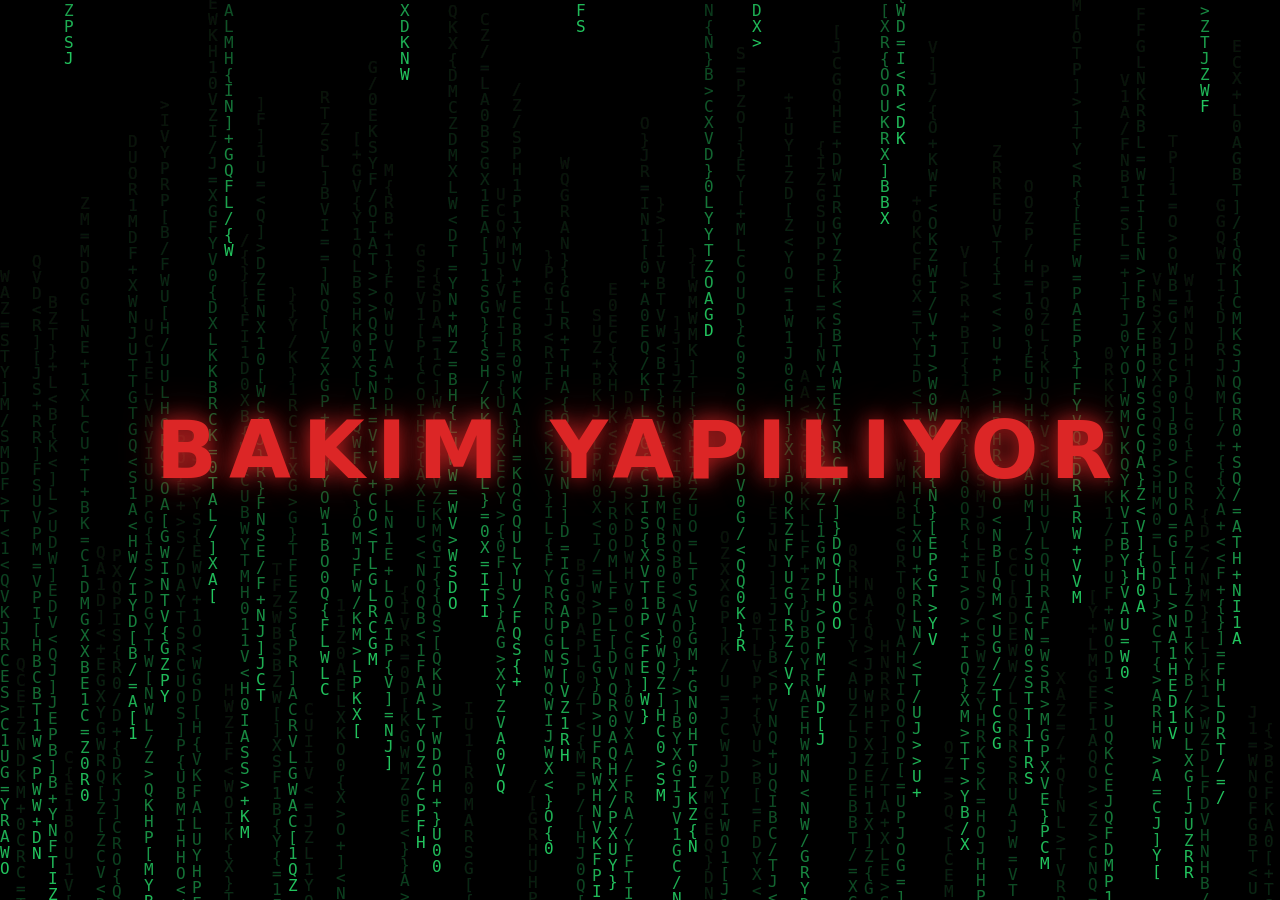
==== commit 7fe7abf0: "Siteyi BAKIM moduna al" ====
--- a/index.html
+++ b/index.html
@@ -2,213 +2,55 @@
 <html lang="tr">
 <head>
   <meta charset="UTF-8" />
-  <title>RUHBUDUR · Mini Kod & Araç Sitesi</title>
   <meta name="viewport" content="width=device-width, initial-scale=1.0" />
-  <link rel="stylesheet" href="style.css" />
-  <link rel="icon" href="/favicon.ico" />
+  <title>Bakımda</title>
+  <style>
+    * { margin: 0; padding: 0; box-sizing: border-box; }
+    html, body { width: 100%; height: 100%; overflow: hidden; background: #000; }
+    #canvas { position: fixed; top: 0; left: 0; width: 100%; height: 100%; z-index: 0; }
+    .overlay {
+      position: fixed; top: 0; left: 0; width: 100%; height: 100%;
+      z-index: 1;
+      display: flex; flex-direction: column; align-items: center; justify-content: center;
+      text-align: center; pointer-events: none;
+    }
+    .overlay h1 {
+      font-family: system-ui, sans-serif;
+      font-size: clamp(2.5rem, 8vw, 5rem);
+      font-weight: 800;
+      color: #dc2626;
+      text-shadow: 0 0 20px rgba(220,38,38,0.8), 0 0 40px rgba(220,38,38,0.5);
+      letter-spacing: 0.15em;
+    }
+  </style>
 </head>
 <body>
-  <div class="layout">
-    <aside class="sidebar">
-      <div>
-        <div class="logo-block">
-          <div class="logo-circle">R</div>
-          <div class="logo-text">
-            <span>RUHBUDUR</span>
-            <span>Mini kod & araç sitesi</span>
-          </div>
-        </div>
-        <nav class="nav">
-          <a href="index.html" class="active">Ana sayfa</a>
-          <a href="kod-parcaciklari.html">Kod parçacıkları</a>
-          <a href="minik-oyunlar.html">Minik oyunlar</a>
-          <a href="proje-fikirleri.html">Proje fikirleri</a>
-          <a href="arac-kutusu.html">Araç kutusu</a>
-        </nav>
-      </div>
-      <div class="sidebar-footer">
-        Kurucu: <strong>ruhbudur</strong><br />
-        Kod yazmaya yeni başlayanlar ve eğlenceli
-        mini araçlar isteyenler için hazırlanmış küçük bir site.
-      </div>
-    </aside>
-
-    <main class="content">
-      <section class="section">
-        <h1>Basit ama işe yarar mini kod & araç sitesi.</h1>
-        <p class="tagline">
-          Bu site, kod yazmaya yeni başlayanlar ve eğlence için ufak şeyler
-          yapmak isteyenler için hazır kod parçacıkları, minik oyunlar,
-          proje fikirleri ve ders / tahta / sınıf ortamında kullanılabilecek
-          mini araçlardan oluşuyor. Tüm örnekler kopyala–yapıştır uyumlu;
-          ekstra kurulum olmadan tarayıcıda veya kendi editöründe deneyebilirsin.
-        </p>
-        <p class="tagline">
-          İster tek başına proje yap, ister derste tahtada kullan, ister
-          arkadaşlarınla paylaş—hepsi burada, reklamsız ve ücretsiz.
-        </p>
-
-        <div class="pill-row">
-          <span class="badge blue">HTML · CSS · JavaScript</span>
-          <span class="badge green">Python &amp; C++ örnekleri</span>
-          <span class="badge yellow">Eğlence + eğitim projeleri</span>
-          <span class="badge blue">Kopyala–yapıştır hazır</span>
-          <span class="badge green">Ders &amp; akıllı tahta uyumlu</span>
-        </div>
-      </section>
-
-      <section class="section">
-        <h2>Sitede hangi bölümler var?</h2>
-        <p class="tagline">
-          Aşağıda her bölümün kısa özeti var; soldan menüden veya kartlara
-          tıklayarak ilgili sayfaya gidebilirsin. Her bölüm kendi sayfasında
-          daha fazla örnek ve açıklama içeriyor.
-        </p>
-        <div class="cards">
-          <article class="card">
-            <h3>🧩 Kod parçacıkları</h3>
-            <p>
-              Python, JS ve C++ için sık kullanılan kod şablonları:
-              dosya okuma, rastgele sayı, zamanlayıcı, diziler, string
-              işlemleri ve daha fazlası. Kopyala–yapıştır kullan.
-            </p>
-          </article>
-          <article class="card">
-            <h3>🎮 Minik oyunlar</h3>
-            <p>
-              Sayı tahmin, taş-kağıt-makas ve benzeri tarayıcıda çalışan
-              küçük oyunlar. Hem oyna hem kodlarını incele; kendi
-              varyasyonunu yazabilirsin.
-            </p>
-          </article>
-          <article class="card">
-            <h3>💡 Proje fikirleri</h3>
-            <p>
-              “Ne yazsam?” dediğinde aklına fikir gelsin diye kolay, orta
-              ve ileri seviye proje fikirleri. Python, JS ve C++ için
-              onlarca fikir tek yerde.
-            </p>
-          </article>
-          <article class="card">
-            <h3>🧰 Araç kutusu</h3>
-            <p>
-              Rastgele sayı, öğrenci/kişi seçici, şifre üretici, zar atma,
-              yazı–tura, gruplara bölme gibi araçlar. Derste veya günlük
-              kullanımda hemen işe yarar.
-            </p>
-          </article>
-          <article class="card">
-            <h3>📚 Nereden başlamalı?</h3>
-            <p>
-              Hiç kod bilmiyorsan önce Kod parçacıklarından basit örnekleri
-              kopyalayıp dene. Biraz alıştıysan Proje fikirlerinden birini
-              seçip adım adım yap.
-            </p>
-          </article>
-          <article class="card">
-            <h3>🔄 Güncellemeler</h3>
-            <p>
-              Yeni snippet’ler, oyunlar ve araçlar zamanla ekleniyor.
-              Aynı yapıyı kullanarak kendi sitene de ekleyebilirsin.
-            </p>
-          </article>
-        </div>
-      </section>
-
-      <section class="section">
-        <h2>Bu site neden var?</h2>
-        <div class="cards">
-          <article class="card">
-            <h3>Arkadaşlarla paylaşmak için</h3>
-            <p>
-              “Bak bunu yazdım, siteye koydum” diyebileceğin bir yer olsun.
-              Kod parçacıklarını ve fikirlerini ekleyip arkadaşlarınla
-              linki paylaşabilirsin; herkes tarayıcıdan açıp deneyebilir.
-            </p>
-          </article>
-          <article class="card">
-            <h3>Tahta / sınıf için ufak araçlar</h3>
-            <p>
-              Rastgele öğrenci seçici, zar, sayı üretici veya basit oyunları
-              derste direkt tarayıcıdan açıp kullanabilirsin. Ekstra program
-              kurmaya gerek yok; sadece linki aç.
-            </p>
-          </article>
-          <article class="card">
-            <h3>Reklamsız, sade bir yer olsun diye</h3>
-            <p>
-              Tamamen ücretsiz, reklamsız ve sadece tarayıcıyla çalışan
-              küçük bir deney alanı. İsteyen herkes kodu alıp kendi
-              projesine uyarlayabilir.
-            </p>
-          </article>
-          <article class="card">
-            <h3>Alıştırma yapmak için</h3>
-            <p>
-              Yeni öğrenirken “ne yazacağım?” sorusu sık gelir. Burada hem
-              hazır kodlar hem proje fikirleri var; birini seçip üzerinde
-              oynayarak pratik yapabilirsin.
-            </p>
-          </article>
-          <article class="card">
-            <h3>Hızlı referans için</h3>
-            <p>
-              “Dosyadan satır okuma”, “rastgele sayı”, “localStorage” gibi
-              sık kullanılan parçalar tek yerde. Projede takıldığında
-              buradan kopyalayıp uyarlayabilirsin.
-            </p>
-          </article>
-          <article class="card">
-            <h3>Açık ve uyarlanabilir</h3>
-            <p>
-              Tüm içerik açık; istersen bu siteyi fork’layıp kendi
-              sınıfına veya topluluğuna özel sürümünü çıkarabilirsin.
-            </p>
-          </article>
-        </div>
-      </section>
-
-      <section class="section">
-        <h2>Nasıl kullanılır?</h2>
-        <p class="tagline">
-          Soldaki menüden istediğin sayfaya geç. Kod parçacıklarında “Kopyala”
-          butonuna tıklayıp kendi editöründe yapıştır; araç kutusundaki
-          alanları doldurup butona bas. Oyunlar sayfasında doğrudan tarayıcıda
-          oynayabilirsin.
-        </p>
-        <div class="cards">
-          <article class="card">
-            <h3>İlk kez kod yazıyorsan</h3>
-            <p>
-              Kod parçacıkları sayfasından Python veya JavaScript ile
-              başla. Önce “1 ile 100 arası rastgele sayı” gibi tek blok
-              örnekleri kopyalayıp çalıştırmayı dene.
-            </p>
-          </article>
-          <article class="card">
-            <h3>Proje arıyorsan</h3>
-            <p>
-              Proje fikirleri sayfasında dile ve seviyeye göre filtrele.
-              Kolay olanlardan birini seçip adım adım yap; bitince orta
-              seviyeye geçebilirsin.
-            </p>
-          </article>
-          <article class="card">
-            <h3>Derste kullanacaksan</h3>
-            <p>
-              Araç kutusundaki öğrenci seçici veya rastgele sayıyı ekranı
-              açıp tahtada kullan. Öğrenciler kendi cihazlarından da
-              aynı linki açıp oyunları deneyebilir.
-            </p>
-          </article>
-        </div>
-      </section>
-
-      <footer>
-        ruhbudur · Bu site HTML/CSS/JS + GitHub + Netlify ile hazırlanmıştır.
-      </footer>
-    </main>
-  </div>
-  <script src="script-common.js" type="module"></script>
+  <canvas id="canvas"></canvas>
+  <div class="overlay"><h1>BAKIM YAPILIYOR</h1></div>
+  <script>
+    var c = document.getElementById("canvas");
+    var ctx = c.getContext("2d");
+    function resize() { c.width = window.innerWidth; c.height = window.innerHeight; }
+    window.onresize = resize;
+    resize();
+    var chars = "01ABCDEFGHIJKLMNOPQRSTUVWXYZ<>/{}[]=+";
+    var f = 16;
+    var cols = Math.floor(c.width / f);
+    var drops = [];
+    for (var i = 0; i < cols; i++) drops[i] = Math.random() * 50;
+    function draw() {
+      ctx.fillStyle = "rgba(0,0,0,0.06)";
+      ctx.fillRect(0, 0, c.width, c.height);
+      ctx.fillStyle = "#22c55e";
+      ctx.font = f + "px monospace";
+      for (var i = 0; i < drops.length; i++) {
+        var t = chars[Math.floor(Math.random() * chars.length)];
+        ctx.fillText(t, i * f, drops[i] * f);
+        if (drops[i] * f > c.height && Math.random() > 0.97) drops[i] = 0;
+        else drops[i]++;
+      }
+    }
+    setInterval(draw, 45);
+  </script>
 </body>
-</html>
+</html>
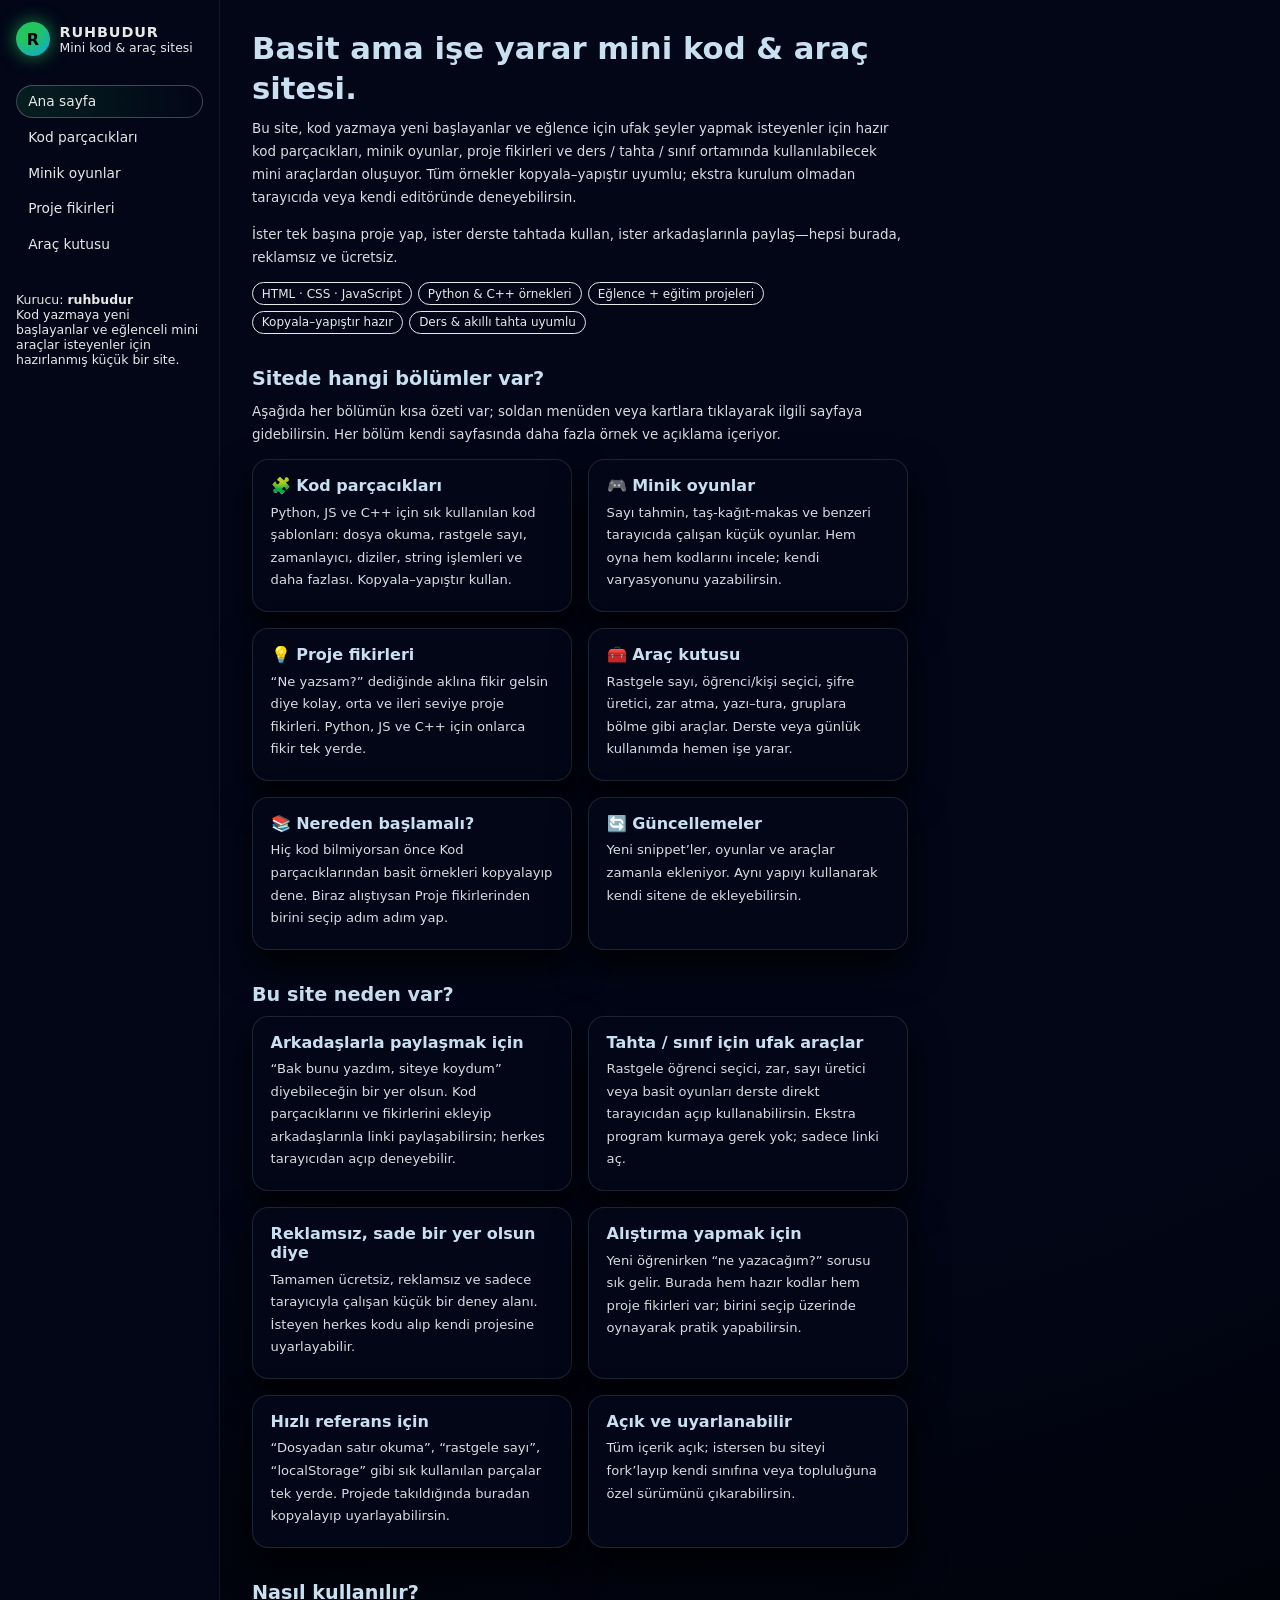
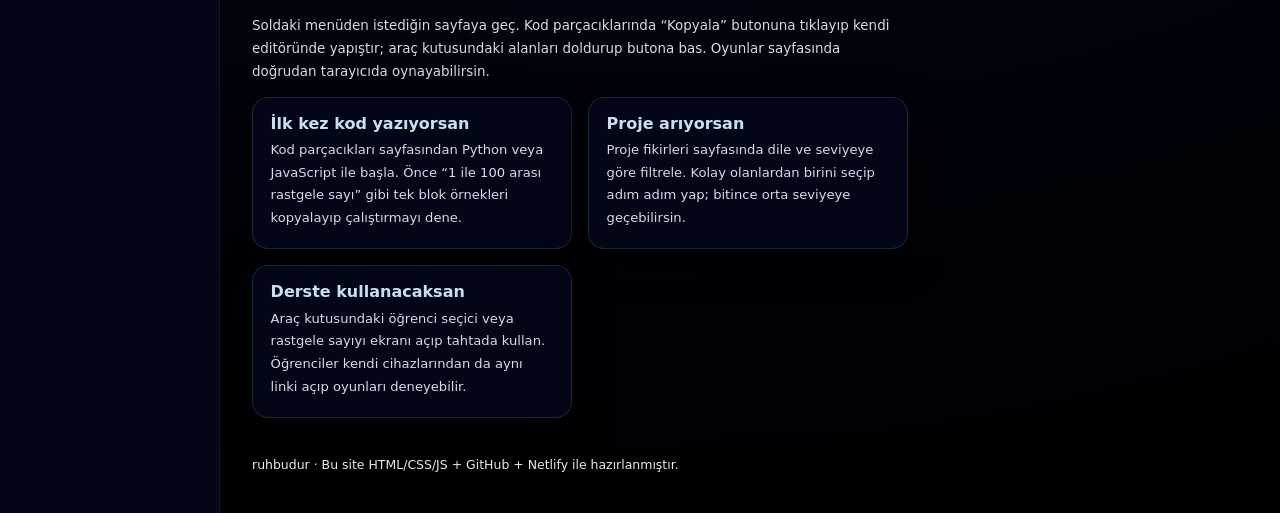
==== commit 18f61271: "Siteyi normal moda döndür" ====
--- a/index.html
+++ b/index.html
@@ -2,55 +2,213 @@
 <html lang="tr">
 <head>
   <meta charset="UTF-8" />
+  <title>RUHBUDUR · Mini Kod & Araç Sitesi</title>
   <meta name="viewport" content="width=device-width, initial-scale=1.0" />
-  <title>Bakımda</title>
-  <style>
-    * { margin: 0; padding: 0; box-sizing: border-box; }
-    html, body { width: 100%; height: 100%; overflow: hidden; background: #000; }
-    #canvas { position: fixed; top: 0; left: 0; width: 100%; height: 100%; z-index: 0; }
-    .overlay {
-      position: fixed; top: 0; left: 0; width: 100%; height: 100%;
-      z-index: 1;
-      display: flex; flex-direction: column; align-items: center; justify-content: center;
-      text-align: center; pointer-events: none;
-    }
-    .overlay h1 {
-      font-family: system-ui, sans-serif;
-      font-size: clamp(2.5rem, 8vw, 5rem);
-      font-weight: 800;
-      color: #dc2626;
-      text-shadow: 0 0 20px rgba(220,38,38,0.8), 0 0 40px rgba(220,38,38,0.5);
-      letter-spacing: 0.15em;
-    }
-  </style>
+  <link rel="stylesheet" href="style.css" />
+  <link rel="icon" href="/favicon.ico" />
 </head>
 <body>
-  <canvas id="canvas"></canvas>
-  <div class="overlay"><h1>BAKIM YAPILIYOR</h1></div>
-  <script>
-    var c = document.getElementById("canvas");
-    var ctx = c.getContext("2d");
-    function resize() { c.width = window.innerWidth; c.height = window.innerHeight; }
-    window.onresize = resize;
-    resize();
-    var chars = "01ABCDEFGHIJKLMNOPQRSTUVWXYZ<>/{}[]=+";
-    var f = 16;
-    var cols = Math.floor(c.width / f);
-    var drops = [];
-    for (var i = 0; i < cols; i++) drops[i] = Math.random() * 50;
-    function draw() {
-      ctx.fillStyle = "rgba(0,0,0,0.06)";
-      ctx.fillRect(0, 0, c.width, c.height);
-      ctx.fillStyle = "#22c55e";
-      ctx.font = f + "px monospace";
-      for (var i = 0; i < drops.length; i++) {
-        var t = chars[Math.floor(Math.random() * chars.length)];
-        ctx.fillText(t, i * f, drops[i] * f);
-        if (drops[i] * f > c.height && Math.random() > 0.97) drops[i] = 0;
-        else drops[i]++;
-      }
-    }
-    setInterval(draw, 45);
-  </script>
+  <div class="layout">
+    <aside class="sidebar">
+      <div>
+        <div class="logo-block">
+          <div class="logo-circle">R</div>
+          <div class="logo-text">
+            <span>RUHBUDUR</span>
+            <span>Mini kod & araç sitesi</span>
+          </div>
+        </div>
+        <nav class="nav">
+          <a href="index.html" class="active">Ana sayfa</a>
+          <a href="kod-parcaciklari.html">Kod parçacıkları</a>
+          <a href="minik-oyunlar.html">Minik oyunlar</a>
+          <a href="proje-fikirleri.html">Proje fikirleri</a>
+          <a href="arac-kutusu.html">Araç kutusu</a>
+        </nav>
+      </div>
+      <div class="sidebar-footer">
+        Kurucu: <strong>ruhbudur</strong><br />
+        Kod yazmaya yeni başlayanlar ve eğlenceli
+        mini araçlar isteyenler için hazırlanmış küçük bir site.
+      </div>
+    </aside>
+
+    <main class="content">
+      <section class="section">
+        <h1>Basit ama işe yarar mini kod & araç sitesi.</h1>
+        <p class="tagline">
+          Bu site, kod yazmaya yeni başlayanlar ve eğlence için ufak şeyler
+          yapmak isteyenler için hazır kod parçacıkları, minik oyunlar,
+          proje fikirleri ve ders / tahta / sınıf ortamında kullanılabilecek
+          mini araçlardan oluşuyor. Tüm örnekler kopyala–yapıştır uyumlu;
+          ekstra kurulum olmadan tarayıcıda veya kendi editöründe deneyebilirsin.
+        </p>
+        <p class="tagline">
+          İster tek başına proje yap, ister derste tahtada kullan, ister
+          arkadaşlarınla paylaş—hepsi burada, reklamsız ve ücretsiz.
+        </p>
+
+        <div class="pill-row">
+          <span class="badge blue">HTML · CSS · JavaScript</span>
+          <span class="badge green">Python &amp; C++ örnekleri</span>
+          <span class="badge yellow">Eğlence + eğitim projeleri</span>
+          <span class="badge blue">Kopyala–yapıştır hazır</span>
+          <span class="badge green">Ders &amp; akıllı tahta uyumlu</span>
+        </div>
+      </section>
+
+      <section class="section">
+        <h2>Sitede hangi bölümler var?</h2>
+        <p class="tagline">
+          Aşağıda her bölümün kısa özeti var; soldan menüden veya kartlara
+          tıklayarak ilgili sayfaya gidebilirsin. Her bölüm kendi sayfasında
+          daha fazla örnek ve açıklama içeriyor.
+        </p>
+        <div class="cards">
+          <article class="card">
+            <h3>🧩 Kod parçacıkları</h3>
+            <p>
+              Python, JS ve C++ için sık kullanılan kod şablonları:
+              dosya okuma, rastgele sayı, zamanlayıcı, diziler, string
+              işlemleri ve daha fazlası. Kopyala–yapıştır kullan.
+            </p>
+          </article>
+          <article class="card">
+            <h3>🎮 Minik oyunlar</h3>
+            <p>
+              Sayı tahmin, taş-kağıt-makas ve benzeri tarayıcıda çalışan
+              küçük oyunlar. Hem oyna hem kodlarını incele; kendi
+              varyasyonunu yazabilirsin.
+            </p>
+          </article>
+          <article class="card">
+            <h3>💡 Proje fikirleri</h3>
+            <p>
+              “Ne yazsam?” dediğinde aklına fikir gelsin diye kolay, orta
+              ve ileri seviye proje fikirleri. Python, JS ve C++ için
+              onlarca fikir tek yerde.
+            </p>
+          </article>
+          <article class="card">
+            <h3>🧰 Araç kutusu</h3>
+            <p>
+              Rastgele sayı, öğrenci/kişi seçici, şifre üretici, zar atma,
+              yazı–tura, gruplara bölme gibi araçlar. Derste veya günlük
+              kullanımda hemen işe yarar.
+            </p>
+          </article>
+          <article class="card">
+            <h3>📚 Nereden başlamalı?</h3>
+            <p>
+              Hiç kod bilmiyorsan önce Kod parçacıklarından basit örnekleri
+              kopyalayıp dene. Biraz alıştıysan Proje fikirlerinden birini
+              seçip adım adım yap.
+            </p>
+          </article>
+          <article class="card">
+            <h3>🔄 Güncellemeler</h3>
+            <p>
+              Yeni snippet’ler, oyunlar ve araçlar zamanla ekleniyor.
+              Aynı yapıyı kullanarak kendi sitene de ekleyebilirsin.
+            </p>
+          </article>
+        </div>
+      </section>
+
+      <section class="section">
+        <h2>Bu site neden var?</h2>
+        <div class="cards">
+          <article class="card">
+            <h3>Arkadaşlarla paylaşmak için</h3>
+            <p>
+              “Bak bunu yazdım, siteye koydum” diyebileceğin bir yer olsun.
+              Kod parçacıklarını ve fikirlerini ekleyip arkadaşlarınla
+              linki paylaşabilirsin; herkes tarayıcıdan açıp deneyebilir.
+            </p>
+          </article>
+          <article class="card">
+            <h3>Tahta / sınıf için ufak araçlar</h3>
+            <p>
+              Rastgele öğrenci seçici, zar, sayı üretici veya basit oyunları
+              derste direkt tarayıcıdan açıp kullanabilirsin. Ekstra program
+              kurmaya gerek yok; sadece linki aç.
+            </p>
+          </article>
+          <article class="card">
+            <h3>Reklamsız, sade bir yer olsun diye</h3>
+            <p>
+              Tamamen ücretsiz, reklamsız ve sadece tarayıcıyla çalışan
+              küçük bir deney alanı. İsteyen herkes kodu alıp kendi
+              projesine uyarlayabilir.
+            </p>
+          </article>
+          <article class="card">
+            <h3>Alıştırma yapmak için</h3>
+            <p>
+              Yeni öğrenirken “ne yazacağım?” sorusu sık gelir. Burada hem
+              hazır kodlar hem proje fikirleri var; birini seçip üzerinde
+              oynayarak pratik yapabilirsin.
+            </p>
+          </article>
+          <article class="card">
+            <h3>Hızlı referans için</h3>
+            <p>
+              “Dosyadan satır okuma”, “rastgele sayı”, “localStorage” gibi
+              sık kullanılan parçalar tek yerde. Projede takıldığında
+              buradan kopyalayıp uyarlayabilirsin.
+            </p>
+          </article>
+          <article class="card">
+            <h3>Açık ve uyarlanabilir</h3>
+            <p>
+              Tüm içerik açık; istersen bu siteyi fork’layıp kendi
+              sınıfına veya topluluğuna özel sürümünü çıkarabilirsin.
+            </p>
+          </article>
+        </div>
+      </section>
+
+      <section class="section">
+        <h2>Nasıl kullanılır?</h2>
+        <p class="tagline">
+          Soldaki menüden istediğin sayfaya geç. Kod parçacıklarında “Kopyala”
+          butonuna tıklayıp kendi editöründe yapıştır; araç kutusundaki
+          alanları doldurup butona bas. Oyunlar sayfasında doğrudan tarayıcıda
+          oynayabilirsin.
+        </p>
+        <div class="cards">
+          <article class="card">
+            <h3>İlk kez kod yazıyorsan</h3>
+            <p>
+              Kod parçacıkları sayfasından Python veya JavaScript ile
+              başla. Önce “1 ile 100 arası rastgele sayı” gibi tek blok
+              örnekleri kopyalayıp çalıştırmayı dene.
+            </p>
+          </article>
+          <article class="card">
+            <h3>Proje arıyorsan</h3>
+            <p>
+              Proje fikirleri sayfasında dile ve seviyeye göre filtrele.
+              Kolay olanlardan birini seçip adım adım yap; bitince orta
+              seviyeye geçebilirsin.
+            </p>
+          </article>
+          <article class="card">
+            <h3>Derste kullanacaksan</h3>
+            <p>
+              Araç kutusundaki öğrenci seçici veya rastgele sayıyı ekranı
+              açıp tahtada kullan. Öğrenciler kendi cihazlarından da
+              aynı linki açıp oyunları deneyebilir.
+            </p>
+          </article>
+        </div>
+      </section>
+
+      <footer>
+        ruhbudur · Bu site HTML/CSS/JS + GitHub + Netlify ile hazırlanmıştır.
+      </footer>
+    </main>
+  </div>
+  <script src="script-common.js" type="module"></script>
 </body>
 </html>
--- a/style.css
+++ b/style.css
@@ -0,0 +1,437 @@
+* Genel tema */
+:root {
+  --bg: #020617;
+  --bg-soft: #020617;
+  --panel: #020617;
+  --panel-soft: #020617;
+  --border: #1f2937;
+  --accent: #22c55e;
+  --accent2: #38bdf8;
+  --accent3: #eab308;
+  --text: #e5e7eb;
+  --muted: #9ca3af;
+}
+
+* {
+  box-sizing: border-box;
+  margin: 0;
+  padding: 0;
+}
+
+body {
+  font-family: system-ui, -apple-system, BlinkMacSystemFont, "Segoe UI", sans-serif;
+  background: radial-gradient(circle at top, #020617, #020617 55%, #000 100%);
+  color: var(--text);
+  min-height: 100vh;
+  display: flex;
+}
+
+a {
+  color: inherit;
+  text-decoration: none;
+}
+
+.layout {
+  display: flex;
+  width: 100%;
+  max-width: 1320px;
+  margin: 0 auto;
+}
+
+/* Sol menü */
+.sidebar {
+  width: 220px;
+  min-height: 100vh;
+  padding: 1.4rem 1rem 1.6rem;
+  background: radial-gradient(circle at top left, #020617, #020617 55%, #020617);
+  border-right: 1px solid #111827;
+}
+
+.logo-block {
+  display: flex;
+  align-items: center;
+  gap: 0.6rem;
+  margin-bottom: 1.8rem;
+}
+
+.logo-circle {
+  width: 34px;
+  height: 34px;
+  border-radius: 999px;
+  background: radial-gradient(circle at 30% 20%, #22c55e, #22c55e 35%, #0ea5e9);
+  display: flex;
+  align-items: center;
+  justify-content: center;
+  font-weight: 800;
+  color: #020617;
+  box-shadow: 0 0 18px rgba(34,197,94,.7);
+}
+
+.logo-text {
+  display: flex;
+  flex-direction: column;
+}
+
+.logo-text span:first-child {
+  font-weight: 700;
+  letter-spacing: .06em;
+  font-size: .9rem;
+}
+
+.logo-text span:last-child {
+  font-size: .78rem;
+  color: var(--muted);
+}
+
+.nav {
+  display: flex;
+  flex-direction: column;
+  gap: .2rem;
+  margin-bottom: 2rem;
+}
+
+.nav a {
+  font-size: .86rem;
+  padding: .45rem .7rem;
+  border-radius: 999px;
+  color: var(--muted);
+  border: 1px solid transparent;
+}
+
+.nav a.active {
+  background: radial-gradient(circle at left, #22c55e22, #020617);
+  border-color: rgba(148,163,184,.4);
+  color: var(--accent2);
+}
+
+.nav a:hover {
+  border-color: rgba(148,163,184,.4);
+}
+
+.sidebar-footer {
+  margin-top: auto;
+  font-size: .78rem;
+  color: var(--muted);
+}
+
+.sidebar-footer a {
+  color: var(--accent2);
+}
+
+/* İçerik alanı */
+.content {
+  flex: 1;
+  padding: 1.8rem 2rem 2.6rem;
+}
+
+@media (max-width: 900px) {
+  body { display: block; }
+  .layout { display: block; }
+  .sidebar {
+    width: 100%;
+    display: flex;
+    align-items: center;
+    justify-content: space-between;
+    border-right: none;
+    border-bottom: 1px solid #111827;
+  }
+  .nav {
+    flex-direction: row;
+    flex-wrap: wrap;
+    justify-content: flex-end;
+  }
+  .content {
+    padding: 1.4rem 1.4rem 2.6rem;
+  }
+}
+
+h1 {
+  font-size: clamp(1.6rem, 2.4vw, 2.1rem);
+  margin-bottom: .6rem;
+}
+
+h2 {
+  font-size: 1.2rem;
+  margin-bottom: .5rem;
+}
+
+h3 {
+  font-size: 1rem;
+  margin-bottom: .4rem;
+}
+
+p {
+  font-size: .9rem;
+  color: var(--muted);
+}
+
+.section {
+  margin-bottom: 2rem;
+}
+
+.pill-row {
+  display: flex;
+  flex-wrap: wrap;
+  gap: .4rem;
+  margin: .6rem 0 1rem;
+}
+
+.pill {
+  font-size: .78rem;
+  padding: .2rem .65rem;
+  border-radius: 999px;
+  border: 1px solid rgba(148,163,184,.45);
+  color: var(--muted);
+  cursor: pointer;
+}
+
+.pill.active {
+  border-color: var(--accent);
+  color: var(--accent);
+  background: rgba(34,197,94,.08);
+}
+
+.cards {
+  display: grid;
+  grid-template-columns: repeat(auto-fit,minmax(220px,1fr));
+  gap: 1rem;
+}
+
+.card {
+  background: #020617;
+  border-radius: 16px;
+  padding: 1rem 1.1rem 1.2rem;
+  border: 1px solid rgba(31,41,55,.9);
+  box-shadow: 0 16px 36px rgba(0,0,0,.9);
+}
+
+.card p {
+  font-size: .82rem;
+}
+
+.badge {
+  display: inline-flex;
+  align-items: center;
+  padding: .2rem .55rem;
+  border-radius: 999px;
+  font-size: .75rem;
+  border: 1px solid rgba(148,163,184,.4);
+  color: var(--muted);
+}
+
+.badge.green { border-color: var(--accent); color: var(--accent); }
+.badge.blue  { border-color: var(--accent2); color: var(--accent2); }
+.badge.yellow{ border-color: var(--accent3); color: var(--accent3); }
+
+pre {
+  background: #020617;
+  border-radius: 12px;
+  padding: .8rem 1rem;
+  font-size: .8rem;
+  overflow-x: auto;
+  border: 1px solid rgba(55,65,81,.9);
+  margin-bottom: .6rem;
+}
+
+code {
+  font-family: ui-monospace, SFMono-Regular, Menlo, Monaco, Consolas, "Liberation Mono", "Courier New", monospace;
+}
+
+.snippet {
+  margin-bottom: 1.4rem;
+}
+
+.snippet-header {
+  display:flex;
+  justify-content:space-between;
+  align-items:center;
+  margin-bottom:.3rem;
+  font-size:.85rem;
+}
+
+.snippet-header small {
+  color: var(--muted);
+}
+
+.btn-copy {
+  font-size:.74rem;
+  padding:.25rem .6rem;
+  border-radius:999px;
+  border:1px solid rgba(148,163,184,.5);
+  background:transparent;
+  color:var(--muted);
+  cursor:pointer;
+}
+
+.btn-copy:hover {
+  border-color:var(--accent2);
+  color:var(--accent2);
+}
+
+.tool-grid {
+  display:grid;
+  grid-template-columns: repeat(auto-fit,minmax(230px,1fr));
+  gap:1rem;
+}
+
+.tool-card {
+  background:#020617;
+  border-radius:14px;
+  padding:.9rem 1rem 1.1rem;
+  border:1px solid rgba(55,65,81,.9);
+  font-size:.85rem;
+}
+
+.tool-card h3 {
+  margin-bottom:.35rem;
+}
+
+.tool-card label {
+  display:block;
+  margin-top:.35rem;
+  margin-bottom:.15rem;
+}
+
+.tool-card input,
+.tool-card select {
+  width:100%;
+  background:#020617;
+  color:var(--text);
+  border-radius:8px;
+  border:1px solid rgba(75,85,99,.9);
+  padding:.3rem .4rem;
+  font-size:.82rem;
+  margin-bottom:.3rem;
+}
+
+.btn-small {
+  margin-top:.1rem;
+  padding:.35rem .75rem;
+  border-radius:999px;
+  border:none;
+  background:linear-gradient(135deg,var(--accent),var(--accent2));
+  color:#020617;
+  font-size:.78rem;
+  cursor:pointer;
+}
+
+.tool-output {
+  margin-top:.35rem;
+  font-size:.86rem;
+  color:var(--accent);
+  min-height:1.1rem;
+  word-break:break-word;
+}
+
+.idea {
+  margin-bottom:.55rem;
+  font-size:.86rem;
+}
+
+.idea span {
+  font-size:.8rem;
+  color:var(--muted);
+}
+
+.tagline {
+  font-size:.84rem;
+  color:var(--muted);
+  margin-bottom:1rem;
+}
+
+.mt-small { margin-top:.6rem; }
+
+footer {
+  margin-top:2.4rem;
+  font-size:.78rem;
+  color:var(--muted);
+}
+
+/* ========== YAZI RENKLERİ – Koyu arka plan için açık metin ========== */
+
+body,
+p, span, label, li,
+.sidebar a, nav a, a {
+  color: #e8e8e8 !important;
+}
+
+h1, h2, h3, h4, h5, h6,
+.baslik, .title {
+  color: #b8e0ff !important;
+}
+
+input, select, textarea, button {
+  color: #e8e8e8 !important;
+  background-color: #2a2a3a !important;
+  border-color: #555 !important;
+}
+
+input::placeholder,
+textarea::placeholder {
+  color: #999 !important;
+}
+
+.sidebar, .nav, aside {
+  color: #e8e8e8 !important;
+}
+
+.sidebar a:hover, nav a:hover {
+  color: #7dd3fc !important;
+}
+
+.content {
+  max-width: 720px;
+}
+
+.content p,
+.content .tagline,
+.content li,
+.content .idea,
+.content .snippet-header small {
+  line-height: 1.72;
+  margin-bottom: 0.85rem;
+}
+
+.content p:last-child,
+.content li:last-child {
+  margin-bottom: 0;
+}
+
+.content ul {
+  padding-left: 1.35rem;
+}
+
+.content li {
+  margin-bottom: 0.35rem;
+}
+
+.content h1 {
+  line-height: 1.3;
+  margin-bottom: 0.5rem;
+}
+
+.content h2 {
+  line-height: 1.35;
+  margin-bottom: 0.5rem;
+  margin-top: 1.5rem;
+}
+
+.content h2:first-of-type {
+  margin-top: 0;
+}
+
+.content p,
+.content .tagline,
+.content li {
+  color: #d8dce0 !important;
+}
+
+.content h1,
+.content h2,
+.content h3 {
+  color: #c8e0f0 !important;
+}
+
+.content pre {
+  line-height: 1.5;
+}
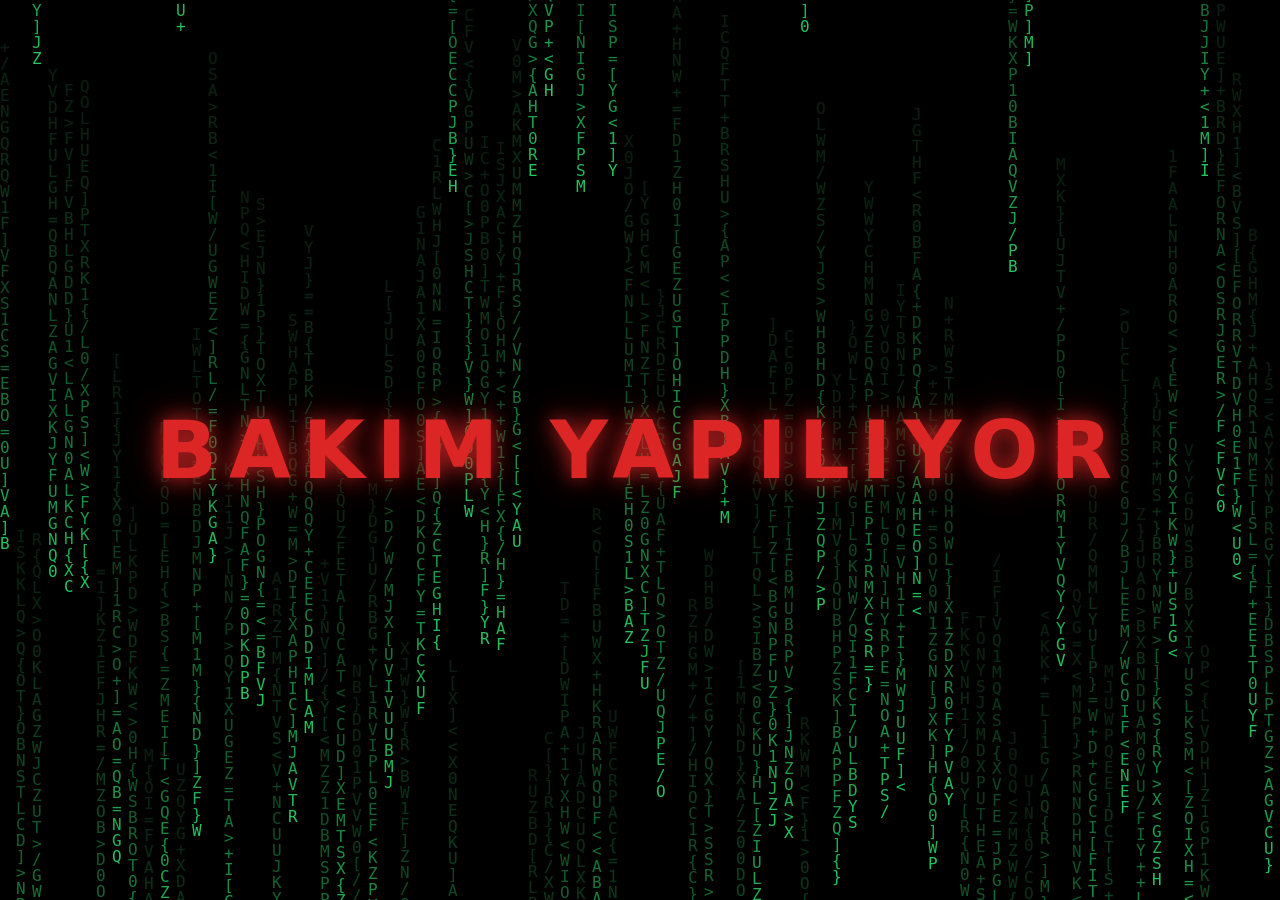
==== commit e42c43d1: "Siteyi BAKIM moduna al" ====
--- a/index.html
+++ b/index.html
@@ -2,213 +2,55 @@
 <html lang="tr">
 <head>
   <meta charset="UTF-8" />
-  <title>RUHBUDUR · Mini Kod & Araç Sitesi</title>
   <meta name="viewport" content="width=device-width, initial-scale=1.0" />
-  <link rel="stylesheet" href="style.css" />
-  <link rel="icon" href="/favicon.ico" />
+  <title>Bakımda</title>
+  <style>
+    * { margin: 0; padding: 0; box-sizing: border-box; }
+    html, body { width: 100%; height: 100%; overflow: hidden; background: #000; }
+    #canvas { position: fixed; top: 0; left: 0; width: 100%; height: 100%; z-index: 0; }
+    .overlay {
+      position: fixed; top: 0; left: 0; width: 100%; height: 100%;
+      z-index: 1;
+      display: flex; flex-direction: column; align-items: center; justify-content: center;
+      text-align: center; pointer-events: none;
+    }
+    .overlay h1 {
+      font-family: system-ui, sans-serif;
+      font-size: clamp(2.5rem, 8vw, 5rem);
+      font-weight: 800;
+      color: #dc2626;
+      text-shadow: 0 0 20px rgba(220,38,38,0.8), 0 0 40px rgba(220,38,38,0.5);
+      letter-spacing: 0.15em;
+    }
+  </style>
 </head>
 <body>
-  <div class="layout">
-    <aside class="sidebar">
-      <div>
-        <div class="logo-block">
-          <div class="logo-circle">R</div>
-          <div class="logo-text">
-            <span>RUHBUDUR</span>
-            <span>Mini kod & araç sitesi</span>
-          </div>
-        </div>
-        <nav class="nav">
-          <a href="index.html" class="active">Ana sayfa</a>
-          <a href="kod-parcaciklari.html">Kod parçacıkları</a>
-          <a href="minik-oyunlar.html">Minik oyunlar</a>
-          <a href="proje-fikirleri.html">Proje fikirleri</a>
-          <a href="arac-kutusu.html">Araç kutusu</a>
-        </nav>
-      </div>
-      <div class="sidebar-footer">
-        Kurucu: <strong>ruhbudur</strong><br />
-        Kod yazmaya yeni başlayanlar ve eğlenceli
-        mini araçlar isteyenler için hazırlanmış küçük bir site.
-      </div>
-    </aside>
-
-    <main class="content">
-      <section class="section">
-        <h1>Basit ama işe yarar mini kod & araç sitesi.</h1>
-        <p class="tagline">
-          Bu site, kod yazmaya yeni başlayanlar ve eğlence için ufak şeyler
-          yapmak isteyenler için hazır kod parçacıkları, minik oyunlar,
-          proje fikirleri ve ders / tahta / sınıf ortamında kullanılabilecek
-          mini araçlardan oluşuyor. Tüm örnekler kopyala–yapıştır uyumlu;
-          ekstra kurulum olmadan tarayıcıda veya kendi editöründe deneyebilirsin.
-        </p>
-        <p class="tagline">
-          İster tek başına proje yap, ister derste tahtada kullan, ister
-          arkadaşlarınla paylaş—hepsi burada, reklamsız ve ücretsiz.
-        </p>
-
-        <div class="pill-row">
-          <span class="badge blue">HTML · CSS · JavaScript</span>
-          <span class="badge green">Python &amp; C++ örnekleri</span>
-          <span class="badge yellow">Eğlence + eğitim projeleri</span>
-          <span class="badge blue">Kopyala–yapıştır hazır</span>
-          <span class="badge green">Ders &amp; akıllı tahta uyumlu</span>
-        </div>
-      </section>
-
-      <section class="section">
-        <h2>Sitede hangi bölümler var?</h2>
-        <p class="tagline">
-          Aşağıda her bölümün kısa özeti var; soldan menüden veya kartlara
-          tıklayarak ilgili sayfaya gidebilirsin. Her bölüm kendi sayfasında
-          daha fazla örnek ve açıklama içeriyor.
-        </p>
-        <div class="cards">
-          <article class="card">
-            <h3>🧩 Kod parçacıkları</h3>
-            <p>
-              Python, JS ve C++ için sık kullanılan kod şablonları:
-              dosya okuma, rastgele sayı, zamanlayıcı, diziler, string
-              işlemleri ve daha fazlası. Kopyala–yapıştır kullan.
-            </p>
-          </article>
-          <article class="card">
-            <h3>🎮 Minik oyunlar</h3>
-            <p>
-              Sayı tahmin, taş-kağıt-makas ve benzeri tarayıcıda çalışan
-              küçük oyunlar. Hem oyna hem kodlarını incele; kendi
-              varyasyonunu yazabilirsin.
-            </p>
-          </article>
-          <article class="card">
-            <h3>💡 Proje fikirleri</h3>
-            <p>
-              “Ne yazsam?” dediğinde aklına fikir gelsin diye kolay, orta
-              ve ileri seviye proje fikirleri. Python, JS ve C++ için
-              onlarca fikir tek yerde.
-            </p>
-          </article>
-          <article class="card">
-            <h3>🧰 Araç kutusu</h3>
-            <p>
-              Rastgele sayı, öğrenci/kişi seçici, şifre üretici, zar atma,
-              yazı–tura, gruplara bölme gibi araçlar. Derste veya günlük
-              kullanımda hemen işe yarar.
-            </p>
-          </article>
-          <article class="card">
-            <h3>📚 Nereden başlamalı?</h3>
-            <p>
-              Hiç kod bilmiyorsan önce Kod parçacıklarından basit örnekleri
-              kopyalayıp dene. Biraz alıştıysan Proje fikirlerinden birini
-              seçip adım adım yap.
-            </p>
-          </article>
-          <article class="card">
-            <h3>🔄 Güncellemeler</h3>
-            <p>
-              Yeni snippet’ler, oyunlar ve araçlar zamanla ekleniyor.
-              Aynı yapıyı kullanarak kendi sitene de ekleyebilirsin.
-            </p>
-          </article>
-        </div>
-      </section>
-
-      <section class="section">
-        <h2>Bu site neden var?</h2>
-        <div class="cards">
-          <article class="card">
-            <h3>Arkadaşlarla paylaşmak için</h3>
-            <p>
-              “Bak bunu yazdım, siteye koydum” diyebileceğin bir yer olsun.
-              Kod parçacıklarını ve fikirlerini ekleyip arkadaşlarınla
-              linki paylaşabilirsin; herkes tarayıcıdan açıp deneyebilir.
-            </p>
-          </article>
-          <article class="card">
-            <h3>Tahta / sınıf için ufak araçlar</h3>
-            <p>
-              Rastgele öğrenci seçici, zar, sayı üretici veya basit oyunları
-              derste direkt tarayıcıdan açıp kullanabilirsin. Ekstra program
-              kurmaya gerek yok; sadece linki aç.
-            </p>
-          </article>
-          <article class="card">
-            <h3>Reklamsız, sade bir yer olsun diye</h3>
-            <p>
-              Tamamen ücretsiz, reklamsız ve sadece tarayıcıyla çalışan
-              küçük bir deney alanı. İsteyen herkes kodu alıp kendi
-              projesine uyarlayabilir.
-            </p>
-          </article>
-          <article class="card">
-            <h3>Alıştırma yapmak için</h3>
-            <p>
-              Yeni öğrenirken “ne yazacağım?” sorusu sık gelir. Burada hem
-              hazır kodlar hem proje fikirleri var; birini seçip üzerinde
-              oynayarak pratik yapabilirsin.
-            </p>
-          </article>
-          <article class="card">
-            <h3>Hızlı referans için</h3>
-            <p>
-              “Dosyadan satır okuma”, “rastgele sayı”, “localStorage” gibi
-              sık kullanılan parçalar tek yerde. Projede takıldığında
-              buradan kopyalayıp uyarlayabilirsin.
-            </p>
-          </article>
-          <article class="card">
-            <h3>Açık ve uyarlanabilir</h3>
-            <p>
-              Tüm içerik açık; istersen bu siteyi fork’layıp kendi
-              sınıfına veya topluluğuna özel sürümünü çıkarabilirsin.
-            </p>
-          </article>
-        </div>
-      </section>
-
-      <section class="section">
-        <h2>Nasıl kullanılır?</h2>
-        <p class="tagline">
-          Soldaki menüden istediğin sayfaya geç. Kod parçacıklarında “Kopyala”
-          butonuna tıklayıp kendi editöründe yapıştır; araç kutusundaki
-          alanları doldurup butona bas. Oyunlar sayfasında doğrudan tarayıcıda
-          oynayabilirsin.
-        </p>
-        <div class="cards">
-          <article class="card">
-            <h3>İlk kez kod yazıyorsan</h3>
-            <p>
-              Kod parçacıkları sayfasından Python veya JavaScript ile
-              başla. Önce “1 ile 100 arası rastgele sayı” gibi tek blok
-              örnekleri kopyalayıp çalıştırmayı dene.
-            </p>
-          </article>
-          <article class="card">
-            <h3>Proje arıyorsan</h3>
-            <p>
-              Proje fikirleri sayfasında dile ve seviyeye göre filtrele.
-              Kolay olanlardan birini seçip adım adım yap; bitince orta
-              seviyeye geçebilirsin.
-            </p>
-          </article>
-          <article class="card">
-            <h3>Derste kullanacaksan</h3>
-            <p>
-              Araç kutusundaki öğrenci seçici veya rastgele sayıyı ekranı
-              açıp tahtada kullan. Öğrenciler kendi cihazlarından da
-              aynı linki açıp oyunları deneyebilir.
-            </p>
-          </article>
-        </div>
-      </section>
-
-      <footer>
-        ruhbudur · Bu site HTML/CSS/JS + GitHub + Netlify ile hazırlanmıştır.
-      </footer>
-    </main>
-  </div>
-  <script src="script-common.js" type="module"></script>
+  <canvas id="canvas"></canvas>
+  <div class="overlay"><h1>BAKIM YAPILIYOR</h1></div>
+  <script>
+    var c = document.getElementById("canvas");
+    var ctx = c.getContext("2d");
+    function resize() { c.width = window.innerWidth; c.height = window.innerHeight; }
+    window.onresize = resize;
+    resize();
+    var chars = "01ABCDEFGHIJKLMNOPQRSTUVWXYZ<>/{}[]=+";
+    var f = 16;
+    var cols = Math.floor(c.width / f);
+    var drops = [];
+    for (var i = 0; i < cols; i++) drops[i] = Math.random() * 50;
+    function draw() {
+      ctx.fillStyle = "rgba(0,0,0,0.06)";
+      ctx.fillRect(0, 0, c.width, c.height);
+      ctx.fillStyle = "#22c55e";
+      ctx.font = f + "px monospace";
+      for (var i = 0; i < drops.length; i++) {
+        var t = chars[Math.floor(Math.random() * chars.length)];
+        ctx.fillText(t, i * f, drops[i] * f);
+        if (drops[i] * f > c.height && Math.random() > 0.97) drops[i] = 0;
+        else drops[i]++;
+      }
+    }
+    setInterval(draw, 45);
+  </script>
 </body>
 </html>
